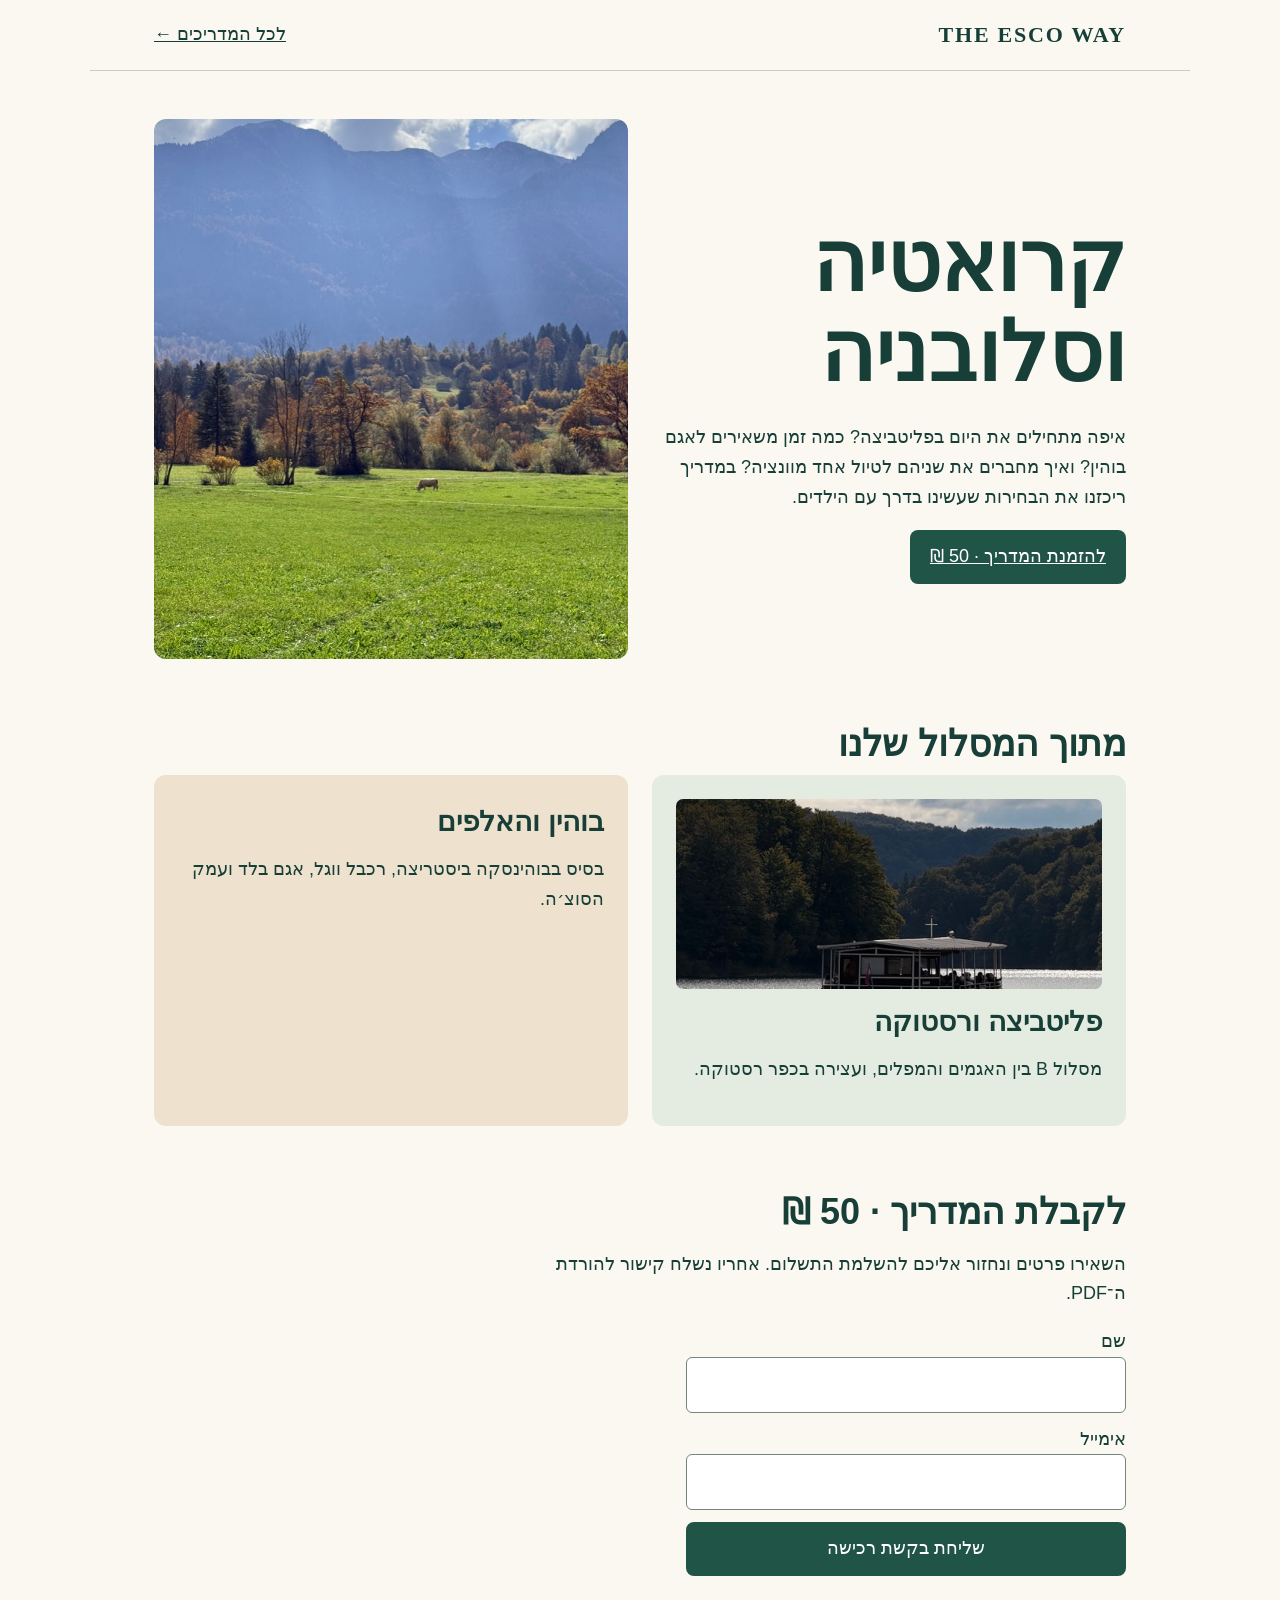
==== croatia-slovenia/index.html @ 7577983a "Add Hebrew travel guide landing pages and update Japan pricing" ====
<!doctype html><html lang="he" dir="rtl"><meta charset="utf-8"><meta name="viewport" content="width=device-width,initial-scale=1"><title>קרואטיה וסלובניה | The Esco Way</title><script async src="https://www.googletagmanager.com/gtag/js?id=G-51PRRH8Y3M"></script><script>window.dataLayer=window.dataLayer||[];function gtag(){dataLayer.push(arguments)}gtag('js',new Date());gtag('config','G-51PRRH8Y3M',{guide_id:'croatia-slovenia'})</script><style>*{box-sizing:border-box}html{scroll-padding:1rem}body{background:#faf8f1;color:#173f38;font:18px/1.65 Arial,sans-serif;margin:0}header,main{max-width:1100px;margin:auto;padding:20px clamp(18px,5vw,64px)}header{display:flex;justify-content:space-between;align-items:center;border-bottom:1px solid #c4cec3}header span{font:bold 22px Georgia;letter-spacing:.08em}a{color:inherit}section{padding:28px 0}.hero,.cards{display:grid;grid-template-columns:1fr 1fr;gap:24px;align-items:center}.hero img{width:100%;height:auto;border-radius:12px}h1,h2,h3{line-height:1.07;margin:.3em 0}h1{font-size:clamp(44px,7vw,84px)}h2{font-size:36px}h3{font-size:28px}p{max-width:58ch}.cards{align-items:stretch}.cards>*{background:#e4ece2;border-radius:12px;padding:24px;text-decoration:none}.cards>*:nth-child(2){background:#eee2cf}small{float:left}.btn,button{display:inline-block;background:#205447;color:white;padding:12px 20px;border:0;border-radius:8px;font:inherit;cursor:pointer}form{display:grid;gap:12px;max-width:440px}input{display:block;width:100%;padding:12px;font:inherit;border:1px solid #70877d;border-radius:6px}@media(max-width:680px){.hero,.cards{grid-template-columns:1fr}.hero{gap:4px}header span{font-size:17px}}.tile{display:block;width:100%;height:190px;object-fit:cover;border-radius:7px;margin-bottom:18px}.hero .cover{max-height:540px;object-fit:cover}.cards{align-items:stretch}a:focus-visible,button:focus-visible,input:focus-visible{outline:3px solid #946431;outline-offset:3px}@media(max-width:680px){.hero .cover{height:320px;object-position:50% 45%}} </style><header><span lang="en">THE ESCO WAY</span><a href="../guides/">לכל המדריכים ←</a></header><main><section class="hero"><div><h1>קרואטיה וסלובניה</h1><p>איפה מתחילים את היום בפליטביצה? כמה זמן משאירים לאגם בוהין? ואיך מחברים את שניהם לטיול אחד מוונציה? במדריך ריכזנו את הבחירות שעשינו בדרך עם הילדים.</p><a class="btn" href="#order" onclick="gtag('event','purchase_click',{button_location:'hero'})">להזמנת המדריך · 50 ₪</a></div><img class="cover" src="../assets/bohinj.jpg" alt="אחו סתווי מול האלפים בדרך האופניים בבוהין"></section><section><h2>מתוך המסלול שלנו</h2><div class="cards"><article><img class="tile" loading="lazy" src="../assets/plitvice.jpg" alt="הסירה במסלול האגמים בפליטביצה"><h3>פליטביצה ורסטוקה</h3><p>מסלול B בין האגמים והמפלים, ועצירה בכפר רסטוקה.</p></article><article><h3>בוהין והאלפים</h3><p>בסיס בבוהינסקה ביסטריצה, רכבל ווגל, אגם בלד ועמק הסוצ׳ה.</p></article></div></section><section id="order"><h2>לקבלת המדריך · 50 ₪</h2><p>השאירו פרטים ונחזור אליכם להשלמת התשלום. אחריו נשלח קישור להורדת ה־PDF.</p><form action="https://formspree.io/f/maeqepkl" method="post"><input type="hidden" name="subject" value="בקשת רכישה — קרואטיה וסלובניה"><input type="hidden" name="guide" value="croatia-slovenia"><label>שם<input required name="name" autocomplete="name"></label><label>אימייל<input required dir="ltr" type="email" name="email" autocomplete="email"></label><button>שליחת בקשת רכישה</button><output aria-live="polite"></output></form></section></main><script>const form=document.querySelector('form');form.onsubmit=async e=>{e.preventDefault();const button=form.querySelector('button'),status=form.querySelector('output');button.disabled=true;try{const response=await fetch(form.action,{method:'POST',body:new FormData(form),headers:{Accept:'application/json'}});if(!response.ok)throw Error();status.textContent='תודה! נחזור אליכם להשלמת ההזמנה.';gtag('event','purchase_lead_submitted')}catch{status.textContent='השליחה נכשלה. נסו שוב.';button.disabled=false}};</script></html>
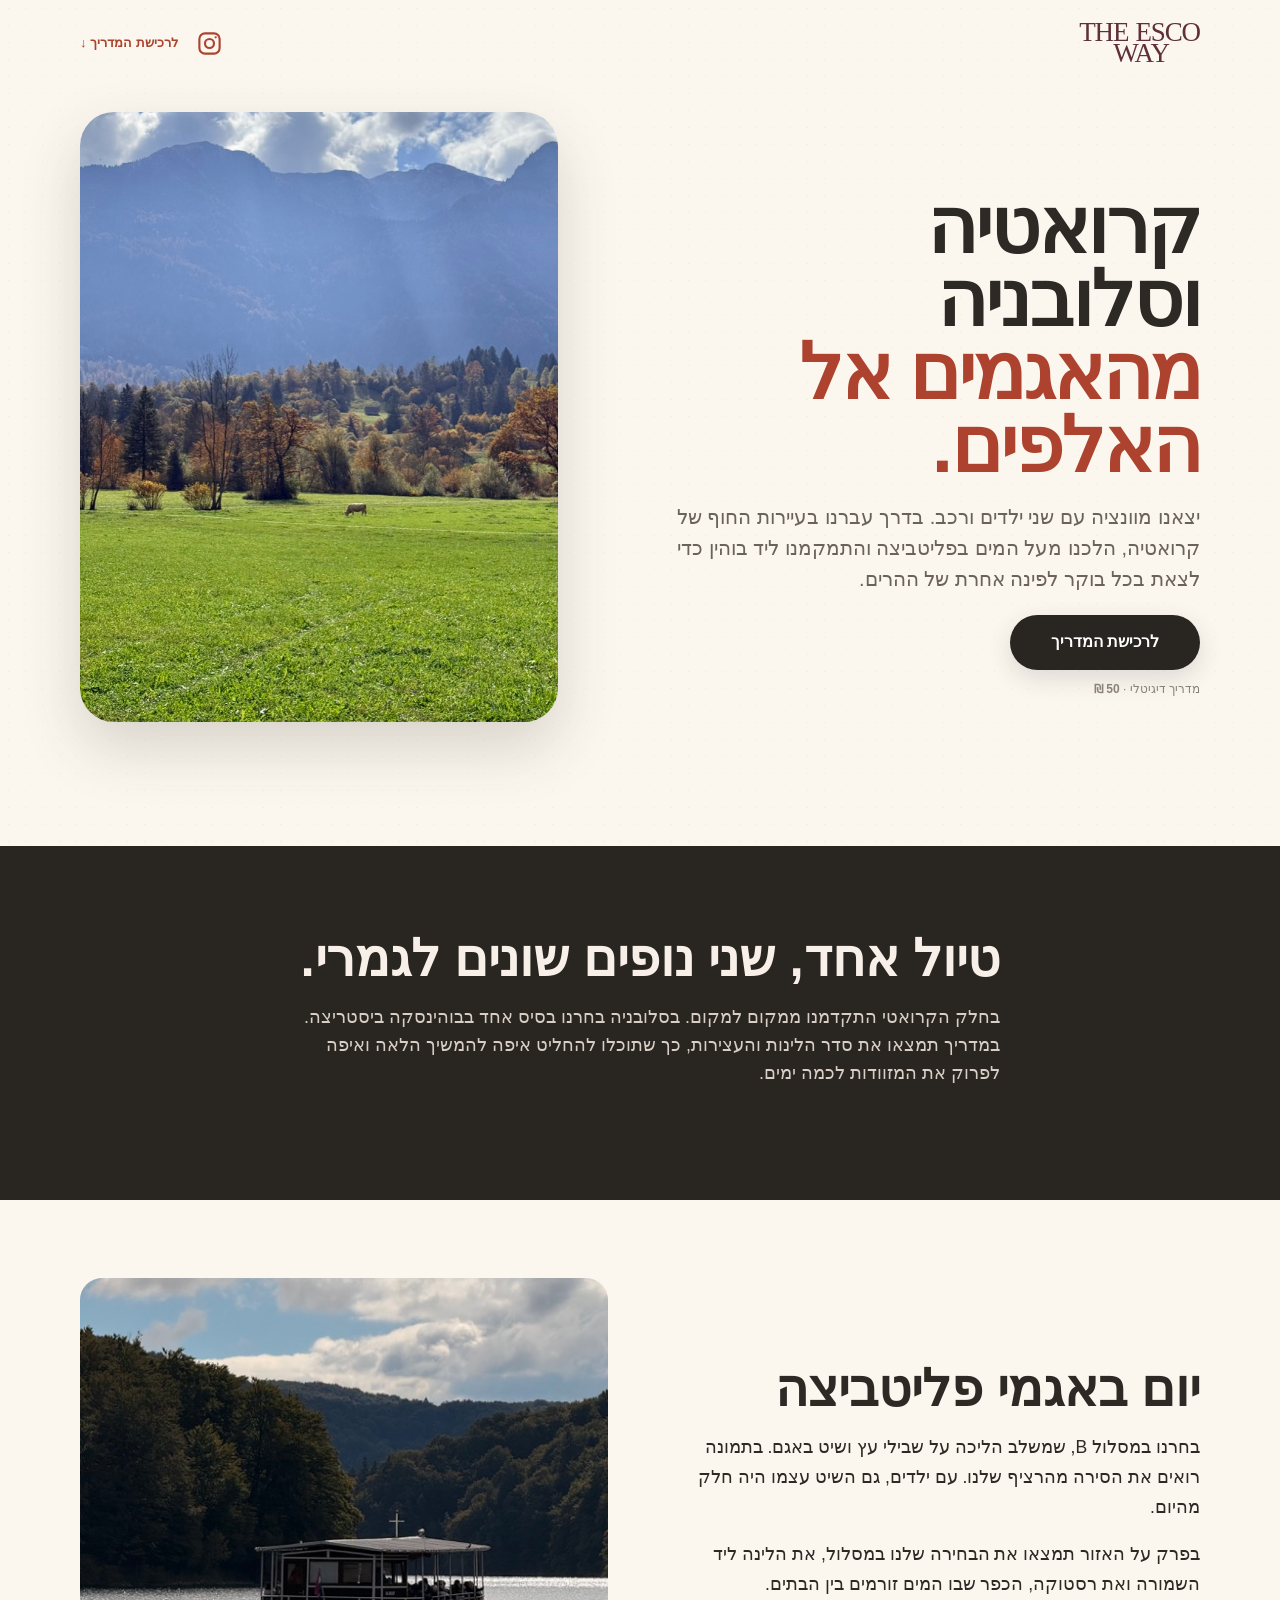
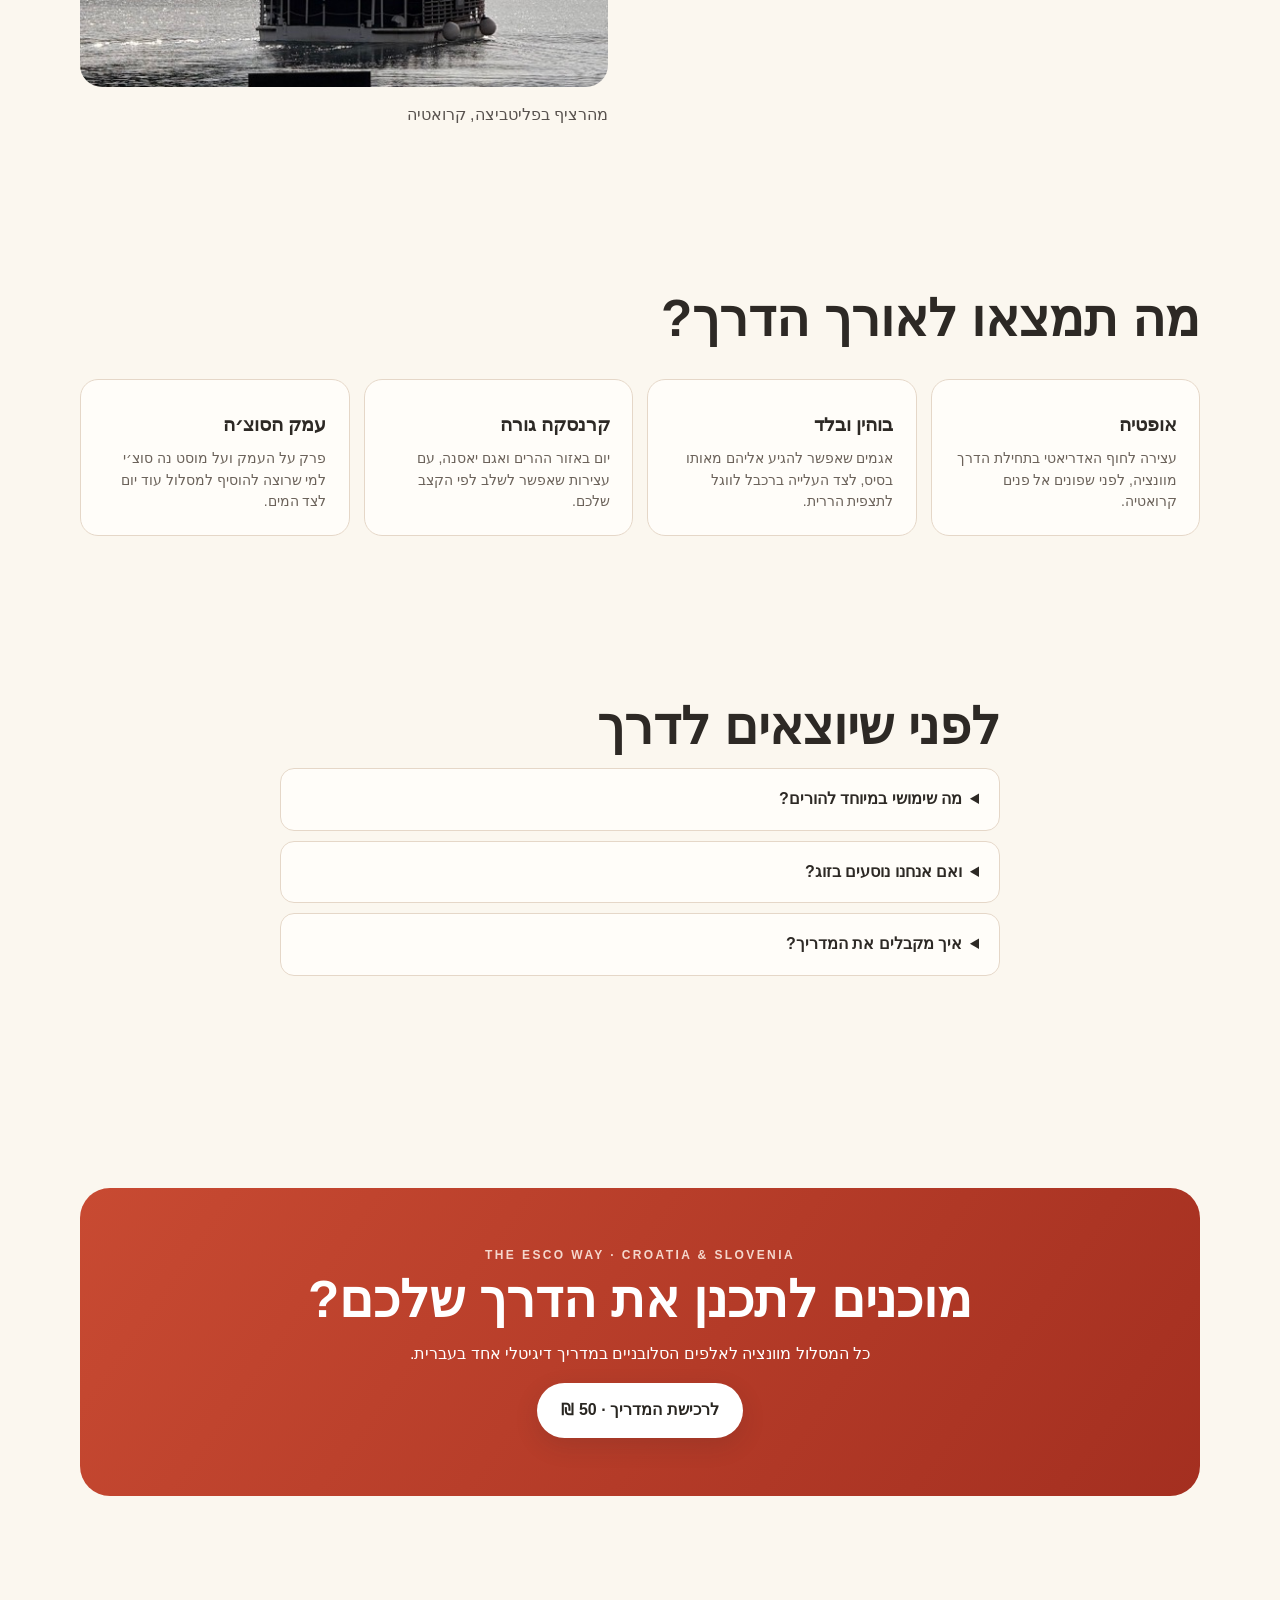
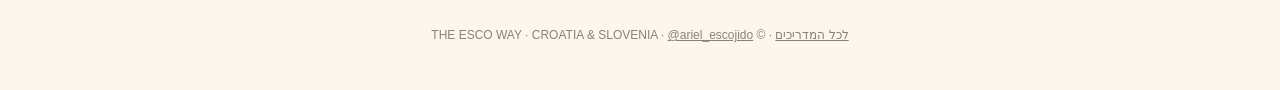
==== commit c6248ef6: "Expand the travel stories and reuse the Japan purchase dialog" ====
--- a/croatia-slovenia/index.html
+++ b/croatia-slovenia/index.html
@@ -1 +1,62 @@
-<!doctype html><html lang="he" dir="rtl"><meta charset="utf-8"><meta name="viewport" content="width=device-width,initial-scale=1"><title>קרואטיה וסלובניה | The Esco Way</title><script async src="https://www.googletagmanager.com/gtag/js?id=G-51PRRH8Y3M"></script><script>window.dataLayer=window.dataLayer||[];function gtag(){dataLayer.push(arguments)}gtag('js',new Date());gtag('config','G-51PRRH8Y3M',{guide_id:'croatia-slovenia'})</script><style>*{box-sizing:border-box}html{scroll-padding:1rem}body{background:#faf8f1;color:#173f38;font:18px/1.65 Arial,sans-serif;margin:0}header,main{max-width:1100px;margin:auto;padding:20px clamp(18px,5vw,64px)}header{display:flex;justify-content:space-between;align-items:center;border-bottom:1px solid #c4cec3}header span{font:bold 22px Georgia;letter-spacing:.08em}a{color:inherit}section{padding:28px 0}.hero,.cards{display:grid;grid-template-columns:1fr 1fr;gap:24px;align-items:center}.hero img{width:100%;height:auto;border-radius:12px}h1,h2,h3{line-height:1.07;margin:.3em 0}h1{font-size:clamp(44px,7vw,84px)}h2{font-size:36px}h3{font-size:28px}p{max-width:58ch}.cards{align-items:stretch}.cards>*{background:#e4ece2;border-radius:12px;padding:24px;text-decoration:none}.cards>*:nth-child(2){background:#eee2cf}small{float:left}.btn,button{display:inline-block;background:#205447;color:white;padding:12px 20px;border:0;border-radius:8px;font:inherit;cursor:pointer}form{display:grid;gap:12px;max-width:440px}input{display:block;width:100%;padding:12px;font:inherit;border:1px solid #70877d;border-radius:6px}@media(max-width:680px){.hero,.cards{grid-template-columns:1fr}.hero{gap:4px}header span{font-size:17px}}.tile{display:block;width:100%;height:190px;object-fit:cover;border-radius:7px;margin-bottom:18px}.hero .cover{max-height:540px;object-fit:cover}.cards{align-items:stretch}a:focus-visible,button:focus-visible,input:focus-visible{outline:3px solid #946431;outline-offset:3px}@media(max-width:680px){.hero .cover{height:320px;object-position:50% 45%}} </style><header><span lang="en">THE ESCO WAY</span><a href="../guides/">לכל המדריכים ←</a></header><main><section class="hero"><div><h1>קרואטיה וסלובניה</h1><p>איפה מתחילים את היום בפליטביצה? כמה זמן משאירים לאגם בוהין? ואיך מחברים את שניהם לטיול אחד מוונציה? במדריך ריכזנו את הבחירות שעשינו בדרך עם הילדים.</p><a class="btn" href="#order" onclick="gtag('event','purchase_click',{button_location:'hero'})">להזמנת המדריך · 50 ₪</a></div><img class="cover" src="../assets/bohinj.jpg" alt="אחו סתווי מול האלפים בדרך האופניים בבוהין"></section><section><h2>מתוך המסלול שלנו</h2><div class="cards"><article><img class="tile" loading="lazy" src="../assets/plitvice.jpg" alt="הסירה במסלול האגמים בפליטביצה"><h3>פליטביצה ורסטוקה</h3><p>מסלול B בין האגמים והמפלים, ועצירה בכפר רסטוקה.</p></article><article><h3>בוהין והאלפים</h3><p>בסיס בבוהינסקה ביסטריצה, רכבל ווגל, אגם בלד ועמק הסוצ׳ה.</p></article></div></section><section id="order"><h2>לקבלת המדריך · 50 ₪</h2><p>השאירו פרטים ונחזור אליכם להשלמת התשלום. אחריו נשלח קישור להורדת ה־PDF.</p><form action="https://formspree.io/f/maeqepkl" method="post"><input type="hidden" name="subject" value="בקשת רכישה — קרואטיה וסלובניה"><input type="hidden" name="guide" value="croatia-slovenia"><label>שם<input required name="name" autocomplete="name"></label><label>אימייל<input required dir="ltr" type="email" name="email" autocomplete="email"></label><button>שליחת בקשת רכישה</button><output aria-live="polite"></output></form></section></main><script>const form=document.querySelector('form');form.onsubmit=async e=>{e.preventDefault();const button=form.querySelector('button'),status=form.querySelector('output');button.disabled=true;try{const response=await fetch(form.action,{method:'POST',body:new FormData(form),headers:{Accept:'application/json'}});if(!response.ok)throw Error();status.textContent='תודה! נחזור אליכם להשלמת ההזמנה.';gtag('event','purchase_lead_submitted')}catch{status.textContent='השליחה נכשלה. נסו שוב.';button.disabled=false}};</script></html>
+<!doctype html><html lang="he" dir="rtl"><head><meta charset="utf-8"><meta name="viewport" content="width=device-width,initial-scale=1"><title>קרואטיה וסלובניה | The Esco Way</title><script async src="https://www.googletagmanager.com/gtag/js?id=G-51PRRH8Y3M"></script>
+<script>
+  window.dataLayer = window.dataLayer || [];
+  function gtag(){dataLayer.push(arguments);}
+  gtag('js', new Date());
+  gtag('config', 'G-51PRRH8Y3M', {guide_id:'croatia-slovenia'});
+</script>
+<style>
+:root{--ink:#2d2925;--muted:#6b625a;--paper:#fbf7ef;--card:#fffdf9;--line:#e5d7c8;--brick:#ad432f;--brick2:#c84a32;--green:#e9f6f1;--yellow:#fff5d9;--blue:#eef4ff;--dark:#292621}*{box-sizing:border-box}html{scroll-behavior:smooth}body{margin:0;font-family:Arial,'Noto Sans Hebrew',sans-serif;background:var(--paper);color:var(--ink);line-height:1.55}body:before{content:'';position:fixed;inset:0;pointer-events:none;opacity:.28;background-image:radial-gradient(circle,#dfc7b7 .7px,transparent .8px);background-size:17px 17px;z-index:-1}a{color:inherit}.wrap{width:min(1120px,calc(100% - 36px));margin:auto}.nav{display:flex;justify-content:space-between;align-items:center;padding:22px 0;font-size:13px}.brand{display:grid;grid-template-columns:auto auto;grid-template-rows:auto auto;column-gap:7px;direction:ltr;width:max-content;color:#5f3038;font-family:Georgia,'Times New Roman',serif;white-space:nowrap;line-height:.78;letter-spacing:-1.1px}.brand .the{grid-column:1;grid-row:1;font:inherit;font-size:27px;font-weight:400;letter-spacing:-1.1px}.brand .esco{grid-column:2;grid-row:1;font:inherit;font-size:27px;font-weight:400;letter-spacing:-1.1px}.brand .way{grid-column:1/3;grid-row:2;font:inherit;font-size:27px;font-weight:400;font-style:normal;letter-spacing:-1.1px;padding-left:34px}.brand:after{display:none}.nav a{text-decoration:none;color:var(--brick);font-weight:700}.navlinks{display:flex;align-items:center;gap:18px}.instagram-link{display:inline-flex;align-items:center;justify-content:center}.instagram-link svg{width:27px;height:27px;display:block}.hero{display:grid;grid-template-columns:1.03fr .97fr;gap:56px;align-items:center;padding:42px 0 84px}.eyebrow{font-size:12px;letter-spacing:2.4px;color:var(--brick);font-weight:800}h1{font-size:clamp(46px,6vw,84px);line-height:.95;margin:14px 0 20px;letter-spacing:-2px}h1 span{display:block;color:var(--brick)}.lead{font-size:20px;color:var(--muted);max-width:610px}.proofline{display:flex;gap:12px;flex-wrap:wrap;margin:26px 0}.pill{border:1px solid var(--line);background:rgba(255,253,249,.8);padding:8px 13px;border-radius:999px;font-size:13px}.cta{display:inline-flex;align-items:center;justify-content:center;background:var(--dark);color:white;text-decoration:none;padding:15px 24px;border-radius:999px;font-weight:800;min-width:190px;box-shadow:0 8px 24px rgba(41,38,33,.14)}.micro{font-size:12px;color:#8b8178;margin-top:10px}.heroimg{position:relative;min-height:570px}.heroimg img{width:82%;height:520px;object-fit:cover;border-radius:28px;display:block;margin-right:auto;box-shadow:0 25px 60px rgba(58,42,32,.18)}.guidecard{position:absolute;right:0;bottom:8px;width:52%;background:var(--card);border:1px solid var(--line);padding:20px;border-radius:18px;box-shadow:0 16px 40px rgba(58,42,32,.14);transform:rotate(2deg)}.guidecard b{display:block;color:var(--brick);font-size:22px}section{padding:78px 0}.sectionhead{max-width:720px;margin-bottom:34px}h2{font-size:clamp(32px,4vw,54px);line-height:1.05;margin:8px 0 14px}.sub{color:var(--muted);font-size:18px}.problem{background:var(--dark);color:#f7efe8}.problem .sub{color:#d8cec6}.tabs{display:flex;gap:10px;flex-wrap:wrap;margin-top:26px}.tab{padding:12px 15px;border-radius:12px;background:rgba(255,255,255,.06);border:1px solid rgba(255,255,255,.09)}.tab b{color:#fff;display:inline-block;margin-left:3px}.grid4{display:grid;grid-template-columns:repeat(4,1fr);gap:14px}.feature{background:var(--card);border:1px solid var(--line);border-radius:18px;padding:22px;min-height:155px}.feature i{font-style:normal;color:var(--brick);font-size:13px;font-weight:800}.feature b{display:block;font-size:19px;margin:8px 0}.feature p{margin:0;color:var(--muted);font-size:14px}.route{display:grid;grid-template-columns:repeat(11,1fr);gap:8px;direction:ltr;align-items:center;margin-top:35px}.stop{direction:rtl;text-align:center;font-size:12px;color:var(--muted)}.dot{width:13px;height:13px;background:var(--brick);border:3px solid #f1d6ca;border-radius:50%;margin:0 auto 9px}.route:before{content:'';height:2px;background:#dcc4b6;grid-column:1/-1;grid-row:1;align-self:start;margin-top:6px}.stop{grid-row:1;z-index:1}.preview{background:#f3eadf}.pages{display:grid;grid-template-columns:1.15fr .85fr .85fr;gap:18px;align-items:center;direction:ltr}.pageMock{direction:rtl;background:var(--card);border:1px solid var(--line);border-radius:20px;overflow:hidden;box-shadow:0 18px 38px rgba(65,44,31,.12)}.pageMock img{width:100%;height:260px;object-fit:cover;display:block}.pageMock .pc{padding:18px}.pageMock b{font-size:20px}.pageMock p{font-size:13px;color:var(--muted);margin:7px 0 0}.real{display:grid;grid-template-columns:1fr 1fr;gap:46px;align-items:center}.real img{width:100%;height:auto;aspect-ratio:4/5;object-fit:cover;object-position:center center;border-radius:26px}.quote{background:var(--card);border-right:5px solid var(--brick);padding:22px;border-radius:14px;color:var(--brick);font-size:20px;margin:24px 0}.familybox{background:var(--green);border:1px solid #c8e2d8;border-radius:22px;padding:30px}.faq details{background:var(--card);border:1px solid var(--line);border-radius:14px;padding:18px 20px;margin:10px 0}.faq summary{font-weight:800;cursor:pointer}.faq p{color:var(--muted);margin-bottom:0}.final{text-align:center;padding:100px 0}.final .box{background:linear-gradient(125deg,var(--brick2),#a42f20);color:white;border-radius:30px;padding:58px 24px}.final h2{margin-inline:auto;max-width:700px}.final .cta{background:white;color:var(--dark)}footer{padding:30px 0 45px;color:#8b8178;font-size:12px;text-align:center}@media(max-width:800px){.wrap{width:min(100% - 28px,620px)}.nav{padding:17px 0}.hero{grid-template-columns:1fr;gap:34px;padding:30px 0 58px}h1{font-size:54px}.lead{font-size:18px}.heroimg{min-height:430px}.heroimg img{width:88%;height:390px;border-radius:22px}.guidecard{width:61%;padding:16px}section{padding:58px 0}.grid4{grid-template-columns:1fr 1fr}.route{grid-template-columns:1fr 1fr;direction:rtl}.route:before{display:none}.stop{grid-row:auto;text-align:right;display:flex;align-items:center;gap:10px;background:var(--card);border:1px solid var(--line);padding:10px;border-radius:12px}.dot{margin:0;flex:0 0 auto}.pages{display:flex;overflow-x:auto;scroll-snap-type:x mandatory;padding-bottom:10px}.pageMock{min-width:82%;scroll-snap-align:center}.real{grid-template-columns:1fr;gap:28px}.real img{height:auto;aspect-ratio:4/5}.final{padding:60px 0}.final .box{padding:42px 20px;border-radius:22px}}@media(max-width:480px){h1{font-size:47px}.grid4{grid-template-columns:1fr}.proofline{gap:8px}.pill{font-size:12px}.cta{width:100%}}
+
+/* V2 — photography-led editorial layer */
+.hero{padding-top:26px;gap:48px}.heroimg{min-height:650px}.heroimg img{width:92%;height:610px;border-radius:34px;object-position:center 52%}.guidecard{bottom:18px}
+.photo-break{padding:0;background:var(--paper);overflow:hidden}.photo-strip{width:min(1320px,calc(100% - 24px));margin:0 auto;display:grid;grid-template-columns:1.15fr .78fr .95fr 1.12fr;gap:10px;height:430px}.photo-strip figure,.editorial-grid figure,.family-cinema figure{margin:0;overflow:hidden;position:relative}.photo-strip img,.editorial-grid img,.family-cinema img{width:100%;height:100%;object-fit:cover;display:block;transition:transform .5s ease}.photo-strip figure:nth-child(2){margin-top:42px;height:330px}.photo-strip figure:nth-child(3){height:370px}.photo-strip figure:nth-child(4){margin-top:22px;height:390px}.photo-strip figure{border-radius:20px}.photo-strip figure:hover img,.editorial-grid figure:hover img{transform:scale(1.018)}
+.editorial{padding:32px 0 92px}.editorial-head{display:flex;justify-content:space-between;align-items:end;gap:30px;margin-bottom:26px}.editorial-head h2{max-width:660px;margin-bottom:0}.editorial-note{max-width:330px;color:var(--muted);font-size:14px}.editorial-grid{display:grid;grid-template-columns:1.1fr .9fr .9fr;grid-template-rows:310px 430px;gap:12px}.editorial-grid figure{border-radius:22px}.editorial-grid .big{grid-row:1/3}.editorial-grid .wide{grid-column:2/4}.editorial-grid .portrait img{object-position:center 62%}.caption{position:absolute;right:14px;bottom:12px;background:rgba(255,253,249,.9);backdrop-filter:blur(8px);padding:7px 11px;border-radius:999px;font-size:11px;font-weight:700;color:var(--ink)}
+.family-cinema{padding:0 0 80px}.family-cinema .frame{height:620px;border-radius:30px;overflow:hidden;position:relative}.family-cinema img{object-position:center 48%}.family-cinema .overlay{position:absolute;inset:0;background:linear-gradient(90deg,rgba(22,20,18,.04),rgba(22,20,18,.08) 45%,rgba(22,20,18,.76));display:flex;align-items:center;justify-content:flex-start;padding:60px}.family-cinema .copy{max-width:470px;color:white;margin-left:auto;text-align:right}.family-cinema .copy .eyebrow{color:#f4c9ba}.family-cinema .copy h2{font-size:54px;margin:10px 0 14px}.family-cinema .copy p{font-size:18px;color:#f5eee9}
+.mini-gallery{display:grid;grid-template-columns:repeat(4,1fr);gap:12px;margin-top:28px}.mini-gallery img{width:100%;height:260px;object-fit:cover;border-radius:18px}.mini-gallery img:nth-child(2){object-position:center 35%}
+@media(max-width:800px){.hero{padding-top:18px}.heroimg{min-height:520px}.heroimg img{width:100%;height:500px;border-radius:24px;object-position:center 58%}.guidecard{width:66%;bottom:-8px}.photo-strip{width:calc(100% - 16px);grid-template-columns:1.2fr .8fr;height:520px;gap:8px}.photo-strip figure{height:250px!important;margin:0!important;border-radius:14px}.photo-strip figure:nth-child(2),.photo-strip figure:nth-child(4){transform:translateY(34px)}.editorial{padding:18px 0 58px}.editorial-head{display:block}.editorial-note{margin-top:12px}.editorial-grid{grid-template-columns:1fr 1fr;grid-template-rows:330px 360px 360px}.editorial-grid .big{grid-column:1/3;grid-row:auto}.editorial-grid .wide{grid-column:1/3}.family-cinema{padding-bottom:58px}.family-cinema .frame{height:570px;border-radius:22px}.family-cinema .overlay{background:linear-gradient(0deg,rgba(22,20,18,.78),rgba(22,20,18,.02) 65%);align-items:flex-end;padding:26px}.family-cinema .copy{margin:0}.family-cinema .copy h2{font-size:38px}.mini-gallery{grid-template-columns:1fr 1fr;overflow:hidden}.mini-gallery img{height:220px}.mini-gallery img:nth-child(3){grid-column:1/3;height:260px}}
+
+/* Route redesign — editorial RTL journey cards */
+.route.route-cards{position:relative;display:grid;grid-template-columns:repeat(6,minmax(0,1fr));gap:14px;direction:rtl;align-items:stretch;margin-top:40px;padding:18px 0 0}
+.route.route-cards:before{content:'';display:block;position:absolute;top:0;right:0;left:0;height:1px;background:linear-gradient(90deg,transparent,#d8b9a9 8%,#d8b9a9 92%,transparent)}
+.route.route-cards .stop{position:relative;overflow:hidden;grid-row:auto;direction:rtl;text-align:right;min-height:116px;padding:18px 18px 17px;background:rgba(255,253,249,.9);border:1px solid var(--line);border-radius:18px;color:var(--ink);display:flex;flex-direction:column;justify-content:flex-end;align-items:flex-start;gap:3px;box-shadow:0 8px 22px rgba(65,44,31,.05);transition:transform .2s ease,box-shadow .2s ease,border-color .2s ease}
+.route.route-cards .stop:nth-child(3n+2){background:#f8eee5}.route.route-cards .stop:nth-child(3n){background:#f4f0e8}
+.route.route-cards .stop:hover{transform:translateY(-3px);box-shadow:0 14px 30px rgba(65,44,31,.10);border-color:#d5ad9a}
+.route.route-cards .stop:before{content:'';position:absolute;top:0;right:0;width:100%;height:5px;background:var(--brick)}
+.route.route-cards .route-num{position:absolute;top:15px;left:15px;font-family:Georgia,'Times New Roman',serif;font-size:30px;line-height:1;color:rgba(173,67,47,.16);font-weight:700;letter-spacing:-1px}
+.route.route-cards .route-name{position:relative;z-index:1;font-size:20px;line-height:1.1;font-weight:800;white-space:nowrap}
+.route.route-cards .route-en{position:relative;z-index:1;direction:ltr;font-family:Georgia,'Times New Roman',serif;font-size:11px;line-height:1.1;color:var(--brick);letter-spacing:1.25px;text-transform:uppercase}
+.route.route-cards .stop:after{content:'';position:absolute;right:18px;top:20px;width:8px;height:8px;border-radius:50%;background:var(--brick);box-shadow:0 0 0 5px #f2ddd3}
+@media(max-width:800px){.route.route-cards{grid-template-columns:repeat(2,minmax(0,1fr));gap:10px;margin-top:30px;padding-top:14px}.route.route-cards .stop{min-height:102px;padding:15px;border-radius:15px}.route.route-cards .route-name{font-size:17px}.route.route-cards .route-num{font-size:26px;top:13px;left:13px}.route.route-cards .stop:after{right:15px;top:17px}}
+@media(max-width:420px){.route.route-cards{grid-template-columns:1fr 1fr}.route.route-cards .route-name{font-size:16px}.route.route-cards .route-en{font-size:9px;letter-spacing:.9px}}
+
+/* Preview gallery — real trip photos rather than destination content cards */
+.pages:has(.preview-photo){align-items:stretch}
+.pageMock.preview-photo{position:relative;overflow:hidden;height:520px;min-height:0;background:#ddd;border-radius:22px}
+.pageMock.preview-photo img{width:100%;height:100%;min-height:0;object-fit:cover;display:block}
+.pageMock.preview-photo .preview-caption{position:absolute;right:14px;bottom:14px;left:auto;background:rgba(255,253,249,.92);backdrop-filter:blur(8px);-webkit-backdrop-filter:blur(8px);padding:9px 13px;border-radius:999px;font-size:13px;font-weight:700;color:var(--ink);box-shadow:0 5px 18px rgba(35,30,26,.12);direction:rtl}
+@media(max-width:800px){.pageMock.preview-photo{height:390px}.pageMock.preview-photo img{height:100%;min-height:0}.pageMock.preview-photo .preview-caption{font-size:12px;right:10px;bottom:10px;padding:8px 11px}}
+
+/* Keep the two vertical Tokyo moments readable without aggressive cropping */
+.editorial-grid figure.show-full{background:#eee8df}
+.editorial-grid figure.show-full img{object-fit:cover;object-position:center center;transform:none}
+.editorial-grid figure.show-full:hover img{transform:none}
+
+/* Family cinema: preserve the portrait photo instead of aggressively cropping it */
+.family-cinema .family-photo{position:absolute;inset:0;background:#20251f}
+.family-cinema .family-photo-bg{position:absolute;inset:-22px;width:calc(100% + 44px);height:calc(100% + 44px);object-fit:cover;object-position:center 62%;filter:blur(20px) brightness(.72);transform:scale(1.06)}
+.family-cinema .family-photo-main{position:absolute;inset:0;width:100%;height:100%;object-fit:contain;object-position:left center;z-index:1}
+.family-cinema .overlay{z-index:2;background:linear-gradient(90deg,rgba(22,20,18,.02) 0%,rgba(22,20,18,.12) 42%,rgba(22,20,18,.82) 72%,rgba(22,20,18,.88) 100%)}
+@media(max-width:800px){.family-cinema .family-photo-main{object-position:center top}.family-cinema .family-photo-bg{object-position:center 60%}.family-cinema .overlay{background:linear-gradient(0deg,rgba(22,20,18,.84),rgba(22,20,18,.06) 66%)}}
+
+/* Family cinema — deer family photo: show the full frame without zoom */
+.family-cinema .family-photo-bg{display:block;object-fit:cover;object-position:center center;filter:blur(18px) brightness(.62);transform:scale(1.05)}
+.family-cinema .family-photo-main{object-fit:contain;object-position:left center;transform:none}
+@media(max-width:800px){.family-cinema .family-photo-main{object-fit:contain;object-position:center center}}
+
+/* Purchase lead modal */
+.purchase-modal{position:fixed;inset:0;z-index:9999;display:none;align-items:center;justify-content:center;padding:22px;direction:rtl}.purchase-modal.open{display:flex}.purchase-backdrop{position:absolute;inset:0;background:rgba(35,30,26,.62);backdrop-filter:blur(6px)}.purchase-dialog{position:relative;width:min(520px,100%);background:var(--card);border:1px solid var(--line);border-radius:26px;padding:30px;box-shadow:0 30px 90px rgba(35,30,26,.28);z-index:1}.purchase-close{position:absolute;top:14px;left:14px;border:0;background:#f3eadf;width:38px;height:38px;border-radius:50%;font-size:24px;line-height:1;cursor:pointer;color:var(--ink)}.purchase-dialog h3{font-size:32px;line-height:1.08;margin:8px 0 8px}.purchase-dialog .purchase-intro{color:var(--muted);margin:0 0 22px}.purchase-price{display:inline-flex;gap:8px;align-items:center;background:#f8eee5;color:var(--brick);font-weight:800;border-radius:999px;padding:8px 12px;margin-bottom:18px}.purchase-form{display:grid;gap:14px}.purchase-field{display:grid;gap:6px;text-align:right}.purchase-field label{font-size:13px;font-weight:800}.purchase-field input{width:100%;border:1px solid var(--line);background:white;border-radius:12px;padding:13px 14px;font:inherit;color:var(--ink);outline:none}.purchase-field input:focus{border-color:#c98570;box-shadow:0 0 0 3px rgba(173,67,47,.09)}.purchase-submit{border:0;background:var(--dark);color:#fff;border-radius:999px;padding:15px 20px;font:inherit;font-weight:800;cursor:pointer;margin-top:4px}.purchase-note{font-size:12px;color:#8b8178;margin:2px 0 0;text-align:center}.purchase-status{display:none;text-align:center;padding:16px 4px 4px}.purchase-status.show{display:block}.purchase-status strong{display:block;font-size:24px;margin-bottom:8px}.purchase-status p{color:var(--muted);margin:0}.purchase-form.hidden{display:none}@media(max-width:600px){.purchase-modal{align-items:flex-end;padding:10px}.purchase-dialog{border-radius:24px 24px 16px 16px;padding:26px 20px 22px}.purchase-dialog h3{font-size:28px}}
+
+.spread,.books{display:grid;grid-template-columns:1fr 1fr;gap:clamp(24px,5vw,70px);align-items:center}.spread figure,.books figure{margin:0}.spread img,.books img{width:100%;height:clamp(240px,32vw,415px);object-fit:cover;border-radius:22px}.books article{align-self:stretch}.books h3{font-size:2rem;margin:12px 0}.books p,.spread p{font-size:1.1rem;line-height:1.7}.books a:focus-visible,.cta:focus-visible{outline:3px solid #17548c;outline-offset:3px}figcaption{margin-top:8px;color:#58524e}@media(max-width:760px){.spread,.books{grid-template-columns:1fr}.spread img,.books img{height:235px}}</style></head><body><header class="wrap"><div class="nav"><div class="brand" aria-label="THE ESCO WAY"><span class="the">THE</span><span class="esco">ESCO</span><span class="way">WAY</span></div><div class="navlinks"><a class="instagram-link" href="https://www.instagram.com/ariel_escojido?stkn=dmM4bjkwaGRwMHF3&utm_source=qr" target="_blank" rel="noopener noreferrer" aria-label="Instagram @ariel_escojido" data-event="instagram_header_click"><svg viewBox="0 0 24 24" fill="none" stroke="currentColor" stroke-width="1.9" stroke-linecap="round" stroke-linejoin="round" aria-hidden="true"><rect x="3" y="3" width="18" height="18" rx="5"></rect><circle cx="12" cy="12" r="4"></circle><circle cx="17.5" cy="6.5" r="1" fill="currentColor" stroke="none"></circle></svg></a><a href="#buy">לרכישת המדריך ↓</a></div></div></header><main><section class="hero wrap"><div><h1>קרואטיה וסלובניה<span>מהאגמים אל האלפים.</span></h1><p class="lead">יצאנו מוונציה עם שני ילדים ורכב. בדרך עברנו בעיירות החוף של קרואטיה, הלכנו מעל המים בפליטביצה והתמקמנו ליד בוהין כדי לצאת בכל בוקר לפינה אחרת של ההרים.</p><a class="cta" href="#purchase" data-purchase-open data-event="hero_cta_click">לרכישת המדריך</a><div class="micro">מדריך דיגיטלי · <b>50 ₪</b></div></div><div class="heroimg"><img src="../assets/bohinj.jpg" alt="קרני שמש מעל האחו בבוהין"></div></section><section class="problem"><div class="wrap sectionhead"><h2>טיול אחד, שני נופים שונים לגמרי.</h2><p class="sub">בחלק הקרואטי התקדמנו ממקום למקום. בסלובניה בחרנו בסיס אחד בבוהינסקה ביסטריצה. במדריך תמצאו את סדר הלינות והעצירות, כך שתוכלו להחליט איפה להמשיך הלאה ואיפה לפרוק את המזוודות לכמה ימים.</p></div></section><section><div class="wrap spread"><div class="sectionhead"><h2>יום באגמי פליטביצה</h2><p>בחרנו במסלול B, שמשלב הליכה על שבילי עץ ושיט באגם. בתמונה רואים את הסירה מהרציף שלנו. עם ילדים, גם השיט עצמו היה חלק מהיום.</p><p>בפרק על האזור תמצאו את הבחירה שלנו במסלול, את הלינה ליד השמורה ואת רסטוקה, הכפר שבו המים זורמים בין הבתים.</p></div><figure><img loading="lazy" src="../assets/plitvice.jpg" alt="מהרציף בפליטביצה, קרואטיה"><figcaption>מהרציף בפליטביצה, קרואטיה</figcaption></figure></div></section><section><div class="wrap"><div class="sectionhead"><h2>מה תמצאו לאורך הדרך?</h2></div><div class="grid4"><div class="feature"><b>אופטיה</b><p>עצירה לחוף האדריאטי בתחילת הדרך מוונציה, לפני שפונים אל פנים קרואטיה.</p></div><div class="feature"><b>בוהין ובלד</b><p>אגמים שאפשר להגיע אליהם מאותו בסיס, לצד העלייה ברכבל לווגל לתצפית הררית.</p></div><div class="feature"><b>קרנסקה גורה</b><p>יום באזור ההרים ואגם יאסנה, עם עצירות שאפשר לשלב לפי הקצב שלכם.</p></div><div class="feature"><b>עמק הסוצ׳ה</b><p>פרק על העמק ועל מוסט נה סוצ׳י למי שרוצה להוסיף למסלול עוד יום לצד המים.</p></div></div></div></section><section class="faq"><div class="wrap sectionhead"><h2>לפני שיוצאים לדרך</h2><details><summary>מה שימושי במיוחד להורים?</summary><p>הבחירות שלנו לגבי לינה, חלוקת הנסיעות וימי הטבע התבססו על טיול עם שני ילדים קטנים. אפשר לקחת יום אחד כמו שהוא או לבחור מתוכו עצירה אחת.</p></details><details><summary>ואם אנחנו נוסעים בזוג?</summary><p>אותם אגמים, כפרים ובסיסי לינה מתאימים גם לטיול עצמאי בזוג. תוכלו להתעכב בהרים או לחבר כמה עצירות ביום.</p></details><details><summary>איך מקבלים את המדריך?</summary><p>משאירים פרטים בחלון ההזמנה. נחזור אליכם להשלמת תשלום של 50 ₪ ונשלח קישור להורדת ה־PDF.</p></details></div></section><section class="final" id="buy"><div class="wrap"><div class="box"><div class="eyebrow" style="color:#f5d7cd">THE ESCO WAY · CROATIA &amp; SLOVENIA</div><h2>מוכנים לתכנן את הדרך שלכם?</h2><p>כל המסלול מוונציה לאלפים הסלובניים במדריך דיגיטלי אחד בעברית.</p><a class="cta" href="#purchase" data-purchase-open data-event="purchase_cta_click">לרכישת המדריך · 50 ₪</a></div></div></section></main><footer class="wrap"><a href="../guides/">לכל המדריכים</a> · © THE ESCO WAY · CROATIA &amp; SLOVENIA · <a href="https://www.instagram.com/ariel_escojido?stkn=dmM4bjkwaGRwMHF3&utm_source=qr" target="_blank" rel="noopener noreferrer">@ariel_escojido</a></footer><div class="purchase-modal" id="purchaseModal" aria-hidden="true"><div class="purchase-backdrop" data-purchase-close></div><div class="purchase-dialog" role="dialog" aria-modal="true" aria-labelledby="purchaseTitle"><button class="purchase-close" type="button" aria-label="סגירה" data-purchase-close>×</button><div class="eyebrow">THE ESCO WAY · CROATIA &amp; SLOVENIA</div><h3 id="purchaseTitle">רוצים לרכוש את המדריך?</h3><p class="purchase-intro">השאירו פרטים ונחזור אליכם להשלמת התשלום וקבלת המדריך.</p><div class="purchase-price">50 ₪</div><form class="purchase-form" id="purchaseForm" action="https://formspree.io/f/maeqepkl" method="POST"><input type="hidden" name="subject" value="רכישה חדשה - THE ESCO WAY CROATIA &amp; SLOVENIA"><input type="hidden" name="product" value="THE ESCO WAY - CROATIA &amp; SLOVENIA"><input type="hidden" name="price" value="50 ILS"><div class="purchase-field"><label for="purchaseName">שם מלא</label><input id="purchaseName" name="name" autocomplete="name" required></div><div class="purchase-field"><label for="purchasePhone">טלפון</label><input id="purchasePhone" name="phone" type="tel" inputmode="tel" autocomplete="tel" required></div><div class="purchase-field"><label for="purchaseEmail">אימייל</label><input id="purchaseEmail" name="email" type="email" autocomplete="email" required></div><button class="purchase-submit" type="submit">שליחת פרטים לרכישה</button><p class="purchase-note">לא מתבצע חיוב באתר. לאחר קבלת הפרטים ניצור איתכם קשר להשלמת התשלום.</p></form><div class="purchase-status" id="purchaseStatus"><strong>תודה! הפרטים התקבלו 🙌</strong><p>ניצור איתכם קשר בהקדם להשלמת התשלום וקבלת המדריך.</p></div></div></div><script>document.querySelectorAll('[data-event]').forEach(el=>el.addEventListener('click',()=>{window.dataLayer=window.dataLayer||[];window.dataLayer.push({event:el.dataset.event});if(el.hasAttribute('data-purchase-open'))gtag('event','purchase_click',{button_location:el.dataset.event==='hero_cta_click'?'hero':'bottom'})}));document.querySelectorAll('details').forEach(el=>el.addEventListener('toggle',()=>{if(el.open){window.dataLayer=window.dataLayer||[];window.dataLayer.push({event:'faq_open',question:el.querySelector('summary').innerText})}}));</script><script>
+(()=>{const modal=document.getElementById('purchaseModal'),form=document.getElementById('purchaseForm'),status=document.getElementById('purchaseStatus');const open=()=>{modal.classList.add('open');modal.setAttribute('aria-hidden','false');document.body.style.overflow='hidden';setTimeout(()=>document.getElementById('purchaseName').focus(),50)};const close=()=>{modal.classList.remove('open');modal.setAttribute('aria-hidden','true');document.body.style.overflow=''};document.querySelectorAll('[data-purchase-open]').forEach(a=>a.addEventListener('click',e=>{e.preventDefault();open()}));document.querySelectorAll('[data-purchase-close]').forEach(x=>x.addEventListener('click',close));document.addEventListener('keydown',e=>{if(e.key==='Escape')close()});form.addEventListener('submit',async e=>{e.preventDefault();if(form.action.includes('FORM_ID')){alert('טופס הרכישה מוכן. נשאר לחבר את מזהה Formspree כדי שהפרטים יישלחו למייל.');return}const btn=form.querySelector('button[type=submit]');btn.disabled=true;btn.textContent='שולח...';try{const res=await fetch(form.action,{method:'POST',body:new FormData(form),headers:{Accept:'application/json'}});if(!res.ok)throw new Error();form.classList.add('hidden');status.classList.add('show');window.dataLayer=window.dataLayer||[];window.dataLayer.push({event:'purchase_lead_submitted'});gtag('event','purchase_lead_submitted');}catch(err){alert('לא הצלחנו לשלוח כרגע. נסו שוב בעוד רגע.');btn.disabled=false;btn.textContent='שליחת פרטים לרכישה';}});})();
+</script></body></html>
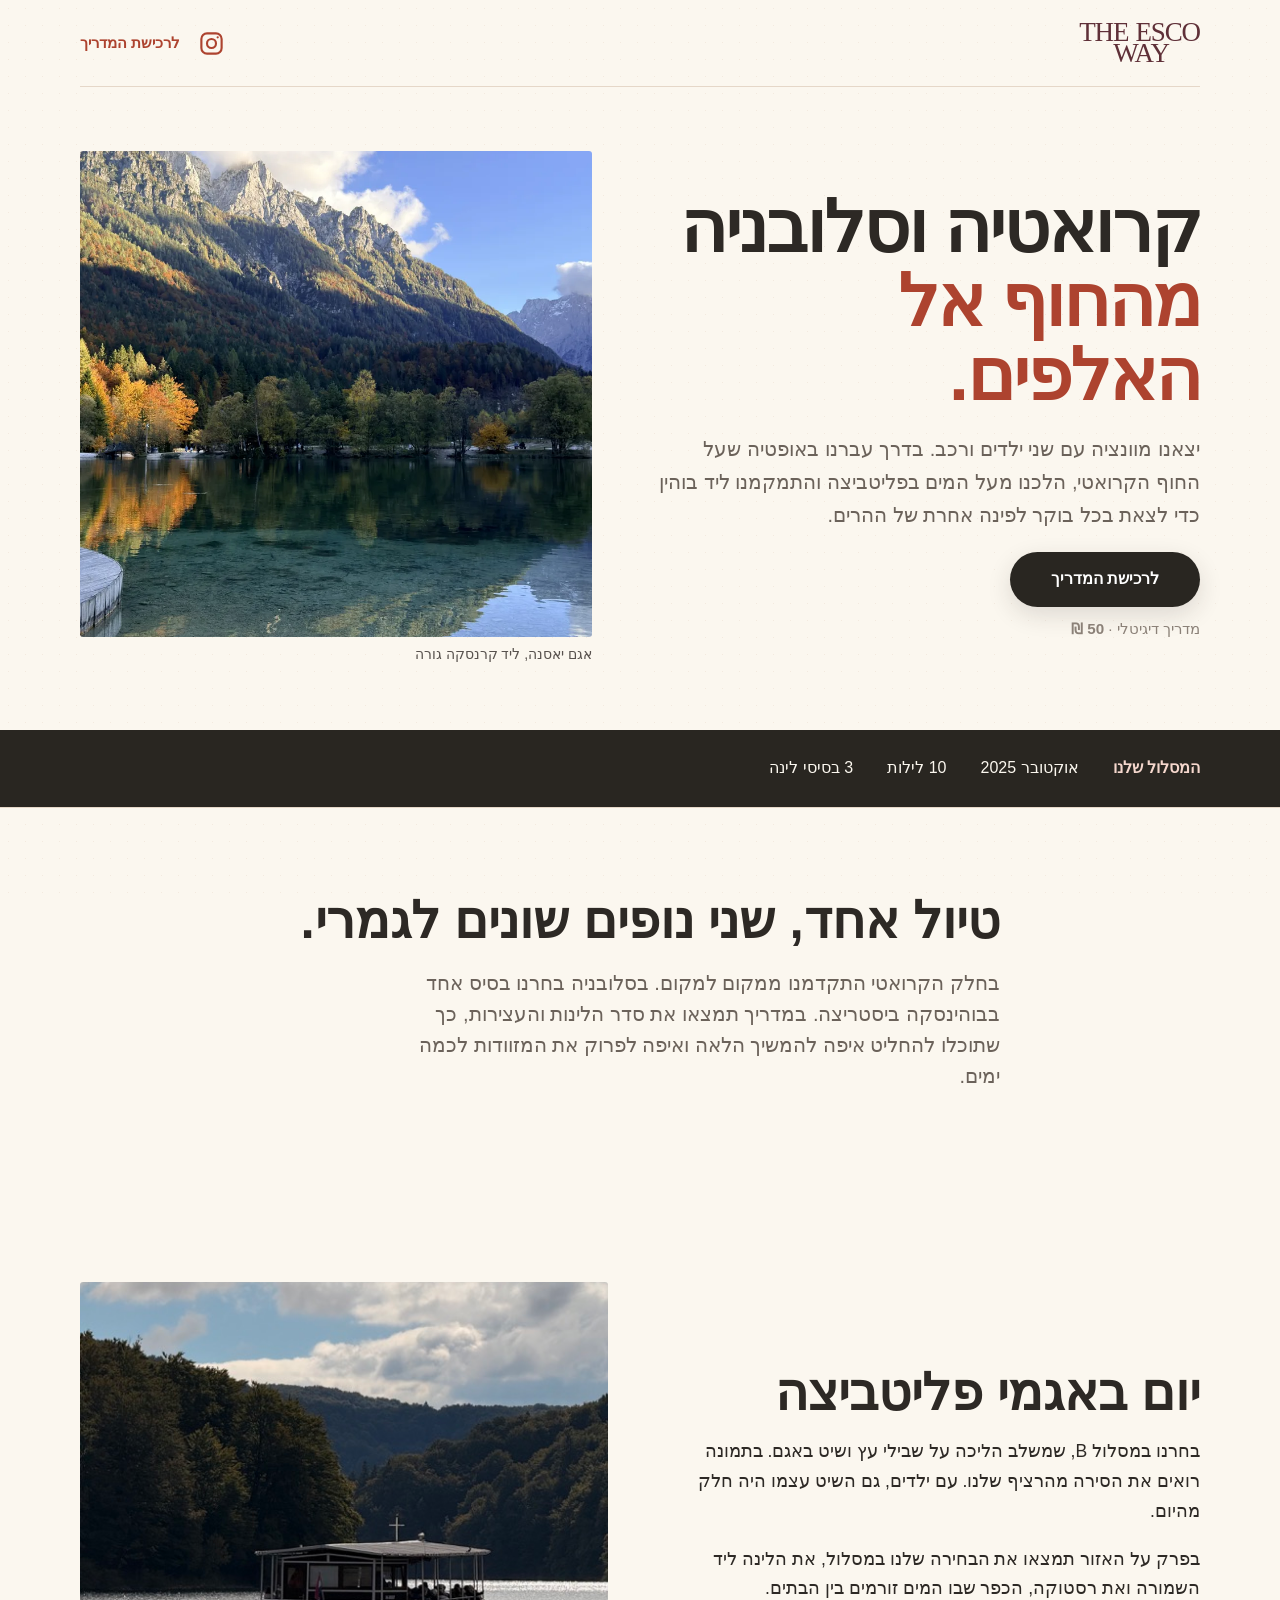
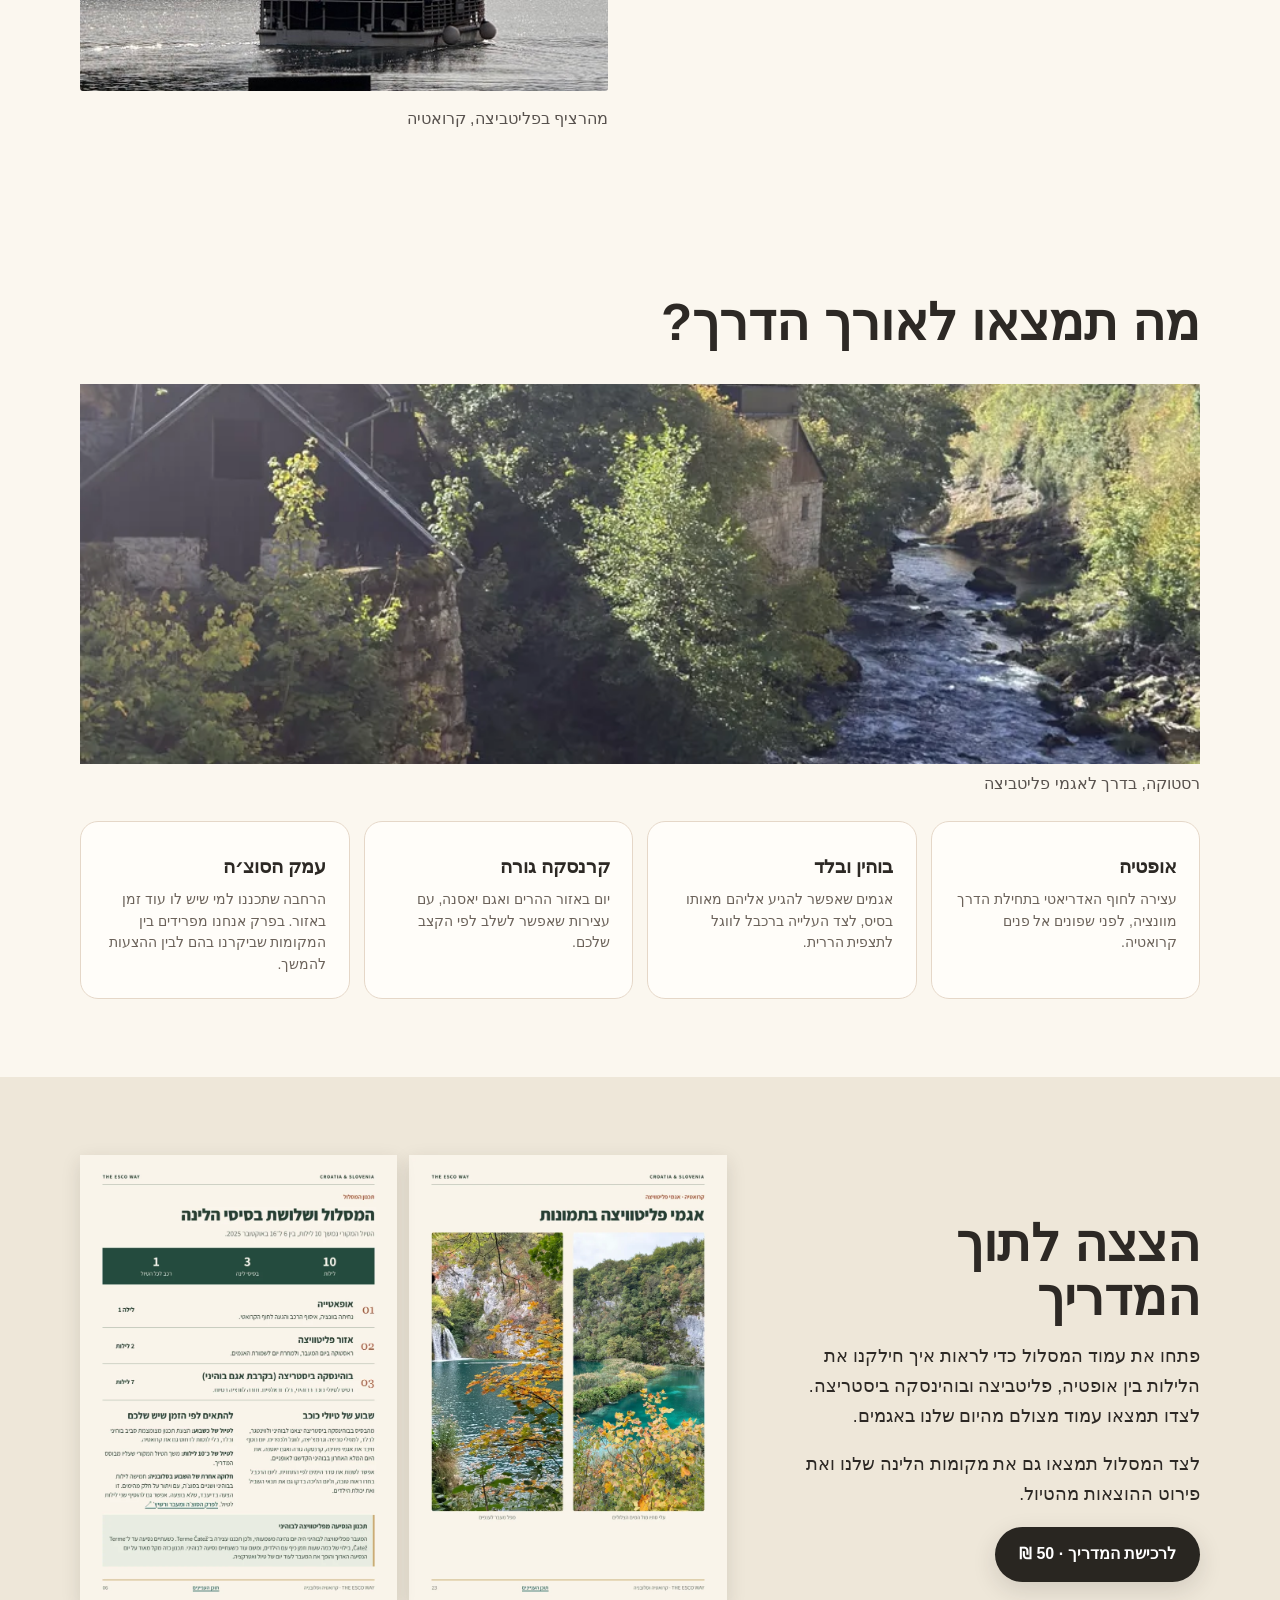
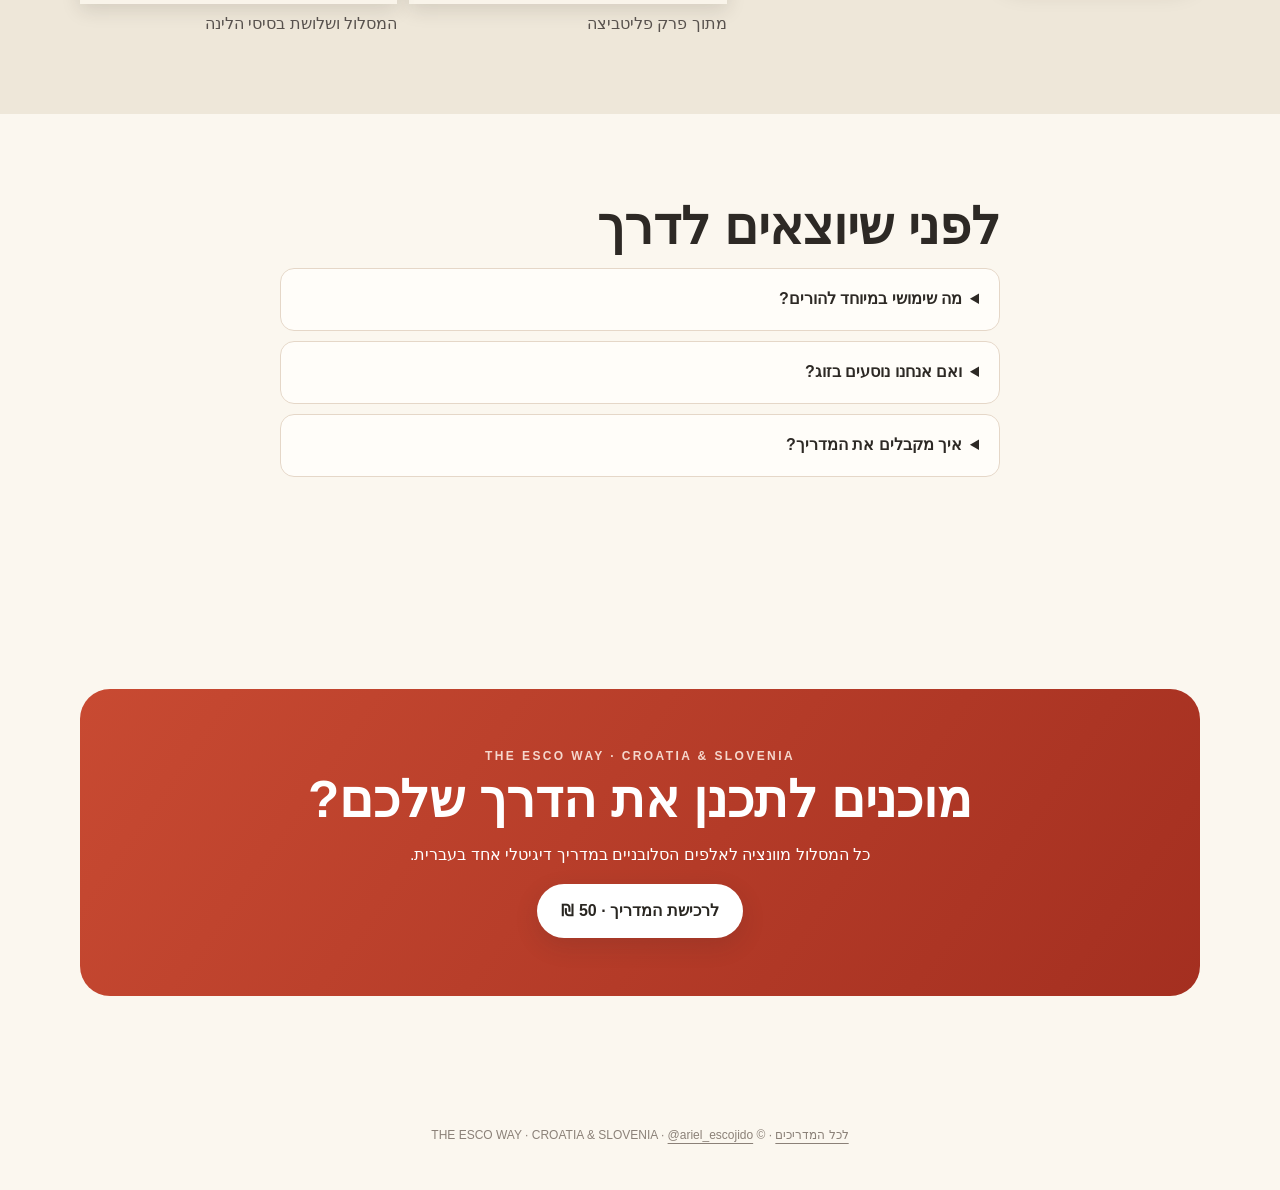
==== commit dd0b7592: "Prepare guide collection and Croatia–Slovenia pages for review" ====
--- a/croatia-slovenia/index.html
+++ b/croatia-slovenia/index.html
@@ -1,62 +1,9 @@
-<!doctype html><html lang="he" dir="rtl"><head><meta charset="utf-8"><meta name="viewport" content="width=device-width,initial-scale=1"><title>קרואטיה וסלובניה | The Esco Way</title><script async src="https://www.googletagmanager.com/gtag/js?id=G-51PRRH8Y3M"></script>
-<script>
-  window.dataLayer = window.dataLayer || [];
-  function gtag(){dataLayer.push(arguments);}
-  gtag('js', new Date());
-  gtag('config', 'G-51PRRH8Y3M', {guide_id:'croatia-slovenia'});
-</script>
-<style>
-:root{--ink:#2d2925;--muted:#6b625a;--paper:#fbf7ef;--card:#fffdf9;--line:#e5d7c8;--brick:#ad432f;--brick2:#c84a32;--green:#e9f6f1;--yellow:#fff5d9;--blue:#eef4ff;--dark:#292621}*{box-sizing:border-box}html{scroll-behavior:smooth}body{margin:0;font-family:Arial,'Noto Sans Hebrew',sans-serif;background:var(--paper);color:var(--ink);line-height:1.55}body:before{content:'';position:fixed;inset:0;pointer-events:none;opacity:.28;background-image:radial-gradient(circle,#dfc7b7 .7px,transparent .8px);background-size:17px 17px;z-index:-1}a{color:inherit}.wrap{width:min(1120px,calc(100% - 36px));margin:auto}.nav{display:flex;justify-content:space-between;align-items:center;padding:22px 0;font-size:13px}.brand{display:grid;grid-template-columns:auto auto;grid-template-rows:auto auto;column-gap:7px;direction:ltr;width:max-content;color:#5f3038;font-family:Georgia,'Times New Roman',serif;white-space:nowrap;line-height:.78;letter-spacing:-1.1px}.brand .the{grid-column:1;grid-row:1;font:inherit;font-size:27px;font-weight:400;letter-spacing:-1.1px}.brand .esco{grid-column:2;grid-row:1;font:inherit;font-size:27px;font-weight:400;letter-spacing:-1.1px}.brand .way{grid-column:1/3;grid-row:2;font:inherit;font-size:27px;font-weight:400;font-style:normal;letter-spacing:-1.1px;padding-left:34px}.brand:after{display:none}.nav a{text-decoration:none;color:var(--brick);font-weight:700}.navlinks{display:flex;align-items:center;gap:18px}.instagram-link{display:inline-flex;align-items:center;justify-content:center}.instagram-link svg{width:27px;height:27px;display:block}.hero{display:grid;grid-template-columns:1.03fr .97fr;gap:56px;align-items:center;padding:42px 0 84px}.eyebrow{font-size:12px;letter-spacing:2.4px;color:var(--brick);font-weight:800}h1{font-size:clamp(46px,6vw,84px);line-height:.95;margin:14px 0 20px;letter-spacing:-2px}h1 span{display:block;color:var(--brick)}.lead{font-size:20px;color:var(--muted);max-width:610px}.proofline{display:flex;gap:12px;flex-wrap:wrap;margin:26px 0}.pill{border:1px solid var(--line);background:rgba(255,253,249,.8);padding:8px 13px;border-radius:999px;font-size:13px}.cta{display:inline-flex;align-items:center;justify-content:center;background:var(--dark);color:white;text-decoration:none;padding:15px 24px;border-radius:999px;font-weight:800;min-width:190px;box-shadow:0 8px 24px rgba(41,38,33,.14)}.micro{font-size:12px;color:#8b8178;margin-top:10px}.heroimg{position:relative;min-height:570px}.heroimg img{width:82%;height:520px;object-fit:cover;border-radius:28px;display:block;margin-right:auto;box-shadow:0 25px 60px rgba(58,42,32,.18)}.guidecard{position:absolute;right:0;bottom:8px;width:52%;background:var(--card);border:1px solid var(--line);padding:20px;border-radius:18px;box-shadow:0 16px 40px rgba(58,42,32,.14);transform:rotate(2deg)}.guidecard b{display:block;color:var(--brick);font-size:22px}section{padding:78px 0}.sectionhead{max-width:720px;margin-bottom:34px}h2{font-size:clamp(32px,4vw,54px);line-height:1.05;margin:8px 0 14px}.sub{color:var(--muted);font-size:18px}.problem{background:var(--dark);color:#f7efe8}.problem .sub{color:#d8cec6}.tabs{display:flex;gap:10px;flex-wrap:wrap;margin-top:26px}.tab{padding:12px 15px;border-radius:12px;background:rgba(255,255,255,.06);border:1px solid rgba(255,255,255,.09)}.tab b{color:#fff;display:inline-block;margin-left:3px}.grid4{display:grid;grid-template-columns:repeat(4,1fr);gap:14px}.feature{background:var(--card);border:1px solid var(--line);border-radius:18px;padding:22px;min-height:155px}.feature i{font-style:normal;color:var(--brick);font-size:13px;font-weight:800}.feature b{display:block;font-size:19px;margin:8px 0}.feature p{margin:0;color:var(--muted);font-size:14px}.route{display:grid;grid-template-columns:repeat(11,1fr);gap:8px;direction:ltr;align-items:center;margin-top:35px}.stop{direction:rtl;text-align:center;font-size:12px;color:var(--muted)}.dot{width:13px;height:13px;background:var(--brick);border:3px solid #f1d6ca;border-radius:50%;margin:0 auto 9px}.route:before{content:'';height:2px;background:#dcc4b6;grid-column:1/-1;grid-row:1;align-self:start;margin-top:6px}.stop{grid-row:1;z-index:1}.preview{background:#f3eadf}.pages{display:grid;grid-template-columns:1.15fr .85fr .85fr;gap:18px;align-items:center;direction:ltr}.pageMock{direction:rtl;background:var(--card);border:1px solid var(--line);border-radius:20px;overflow:hidden;box-shadow:0 18px 38px rgba(65,44,31,.12)}.pageMock img{width:100%;height:260px;object-fit:cover;display:block}.pageMock .pc{padding:18px}.pageMock b{font-size:20px}.pageMock p{font-size:13px;color:var(--muted);margin:7px 0 0}.real{display:grid;grid-template-columns:1fr 1fr;gap:46px;align-items:center}.real img{width:100%;height:auto;aspect-ratio:4/5;object-fit:cover;object-position:center center;border-radius:26px}.quote{background:var(--card);border-right:5px solid var(--brick);padding:22px;border-radius:14px;color:var(--brick);font-size:20px;margin:24px 0}.familybox{background:var(--green);border:1px solid #c8e2d8;border-radius:22px;padding:30px}.faq details{background:var(--card);border:1px solid var(--line);border-radius:14px;padding:18px 20px;margin:10px 0}.faq summary{font-weight:800;cursor:pointer}.faq p{color:var(--muted);margin-bottom:0}.final{text-align:center;padding:100px 0}.final .box{background:linear-gradient(125deg,var(--brick2),#a42f20);color:white;border-radius:30px;padding:58px 24px}.final h2{margin-inline:auto;max-width:700px}.final .cta{background:white;color:var(--dark)}footer{padding:30px 0 45px;color:#8b8178;font-size:12px;text-align:center}@media(max-width:800px){.wrap{width:min(100% - 28px,620px)}.nav{padding:17px 0}.hero{grid-template-columns:1fr;gap:34px;padding:30px 0 58px}h1{font-size:54px}.lead{font-size:18px}.heroimg{min-height:430px}.heroimg img{width:88%;height:390px;border-radius:22px}.guidecard{width:61%;padding:16px}section{padding:58px 0}.grid4{grid-template-columns:1fr 1fr}.route{grid-template-columns:1fr 1fr;direction:rtl}.route:before{display:none}.stop{grid-row:auto;text-align:right;display:flex;align-items:center;gap:10px;background:var(--card);border:1px solid var(--line);padding:10px;border-radius:12px}.dot{margin:0;flex:0 0 auto}.pages{display:flex;overflow-x:auto;scroll-snap-type:x mandatory;padding-bottom:10px}.pageMock{min-width:82%;scroll-snap-align:center}.real{grid-template-columns:1fr;gap:28px}.real img{height:auto;aspect-ratio:4/5}.final{padding:60px 0}.final .box{padding:42px 20px;border-radius:22px}}@media(max-width:480px){h1{font-size:47px}.grid4{grid-template-columns:1fr}.proofline{gap:8px}.pill{font-size:12px}.cta{width:100%}}
-
-/* V2 — photography-led editorial layer */
-.hero{padding-top:26px;gap:48px}.heroimg{min-height:650px}.heroimg img{width:92%;height:610px;border-radius:34px;object-position:center 52%}.guidecard{bottom:18px}
-.photo-break{padding:0;background:var(--paper);overflow:hidden}.photo-strip{width:min(1320px,calc(100% - 24px));margin:0 auto;display:grid;grid-template-columns:1.15fr .78fr .95fr 1.12fr;gap:10px;height:430px}.photo-strip figure,.editorial-grid figure,.family-cinema figure{margin:0;overflow:hidden;position:relative}.photo-strip img,.editorial-grid img,.family-cinema img{width:100%;height:100%;object-fit:cover;display:block;transition:transform .5s ease}.photo-strip figure:nth-child(2){margin-top:42px;height:330px}.photo-strip figure:nth-child(3){height:370px}.photo-strip figure:nth-child(4){margin-top:22px;height:390px}.photo-strip figure{border-radius:20px}.photo-strip figure:hover img,.editorial-grid figure:hover img{transform:scale(1.018)}
-.editorial{padding:32px 0 92px}.editorial-head{display:flex;justify-content:space-between;align-items:end;gap:30px;margin-bottom:26px}.editorial-head h2{max-width:660px;margin-bottom:0}.editorial-note{max-width:330px;color:var(--muted);font-size:14px}.editorial-grid{display:grid;grid-template-columns:1.1fr .9fr .9fr;grid-template-rows:310px 430px;gap:12px}.editorial-grid figure{border-radius:22px}.editorial-grid .big{grid-row:1/3}.editorial-grid .wide{grid-column:2/4}.editorial-grid .portrait img{object-position:center 62%}.caption{position:absolute;right:14px;bottom:12px;background:rgba(255,253,249,.9);backdrop-filter:blur(8px);padding:7px 11px;border-radius:999px;font-size:11px;font-weight:700;color:var(--ink)}
-.family-cinema{padding:0 0 80px}.family-cinema .frame{height:620px;border-radius:30px;overflow:hidden;position:relative}.family-cinema img{object-position:center 48%}.family-cinema .overlay{position:absolute;inset:0;background:linear-gradient(90deg,rgba(22,20,18,.04),rgba(22,20,18,.08) 45%,rgba(22,20,18,.76));display:flex;align-items:center;justify-content:flex-start;padding:60px}.family-cinema .copy{max-width:470px;color:white;margin-left:auto;text-align:right}.family-cinema .copy .eyebrow{color:#f4c9ba}.family-cinema .copy h2{font-size:54px;margin:10px 0 14px}.family-cinema .copy p{font-size:18px;color:#f5eee9}
-.mini-gallery{display:grid;grid-template-columns:repeat(4,1fr);gap:12px;margin-top:28px}.mini-gallery img{width:100%;height:260px;object-fit:cover;border-radius:18px}.mini-gallery img:nth-child(2){object-position:center 35%}
-@media(max-width:800px){.hero{padding-top:18px}.heroimg{min-height:520px}.heroimg img{width:100%;height:500px;border-radius:24px;object-position:center 58%}.guidecard{width:66%;bottom:-8px}.photo-strip{width:calc(100% - 16px);grid-template-columns:1.2fr .8fr;height:520px;gap:8px}.photo-strip figure{height:250px!important;margin:0!important;border-radius:14px}.photo-strip figure:nth-child(2),.photo-strip figure:nth-child(4){transform:translateY(34px)}.editorial{padding:18px 0 58px}.editorial-head{display:block}.editorial-note{margin-top:12px}.editorial-grid{grid-template-columns:1fr 1fr;grid-template-rows:330px 360px 360px}.editorial-grid .big{grid-column:1/3;grid-row:auto}.editorial-grid .wide{grid-column:1/3}.family-cinema{padding-bottom:58px}.family-cinema .frame{height:570px;border-radius:22px}.family-cinema .overlay{background:linear-gradient(0deg,rgba(22,20,18,.78),rgba(22,20,18,.02) 65%);align-items:flex-end;padding:26px}.family-cinema .copy{margin:0}.family-cinema .copy h2{font-size:38px}.mini-gallery{grid-template-columns:1fr 1fr;overflow:hidden}.mini-gallery img{height:220px}.mini-gallery img:nth-child(3){grid-column:1/3;height:260px}}
-
-/* Route redesign — editorial RTL journey cards */
-.route.route-cards{position:relative;display:grid;grid-template-columns:repeat(6,minmax(0,1fr));gap:14px;direction:rtl;align-items:stretch;margin-top:40px;padding:18px 0 0}
-.route.route-cards:before{content:'';display:block;position:absolute;top:0;right:0;left:0;height:1px;background:linear-gradient(90deg,transparent,#d8b9a9 8%,#d8b9a9 92%,transparent)}
-.route.route-cards .stop{position:relative;overflow:hidden;grid-row:auto;direction:rtl;text-align:right;min-height:116px;padding:18px 18px 17px;background:rgba(255,253,249,.9);border:1px solid var(--line);border-radius:18px;color:var(--ink);display:flex;flex-direction:column;justify-content:flex-end;align-items:flex-start;gap:3px;box-shadow:0 8px 22px rgba(65,44,31,.05);transition:transform .2s ease,box-shadow .2s ease,border-color .2s ease}
-.route.route-cards .stop:nth-child(3n+2){background:#f8eee5}.route.route-cards .stop:nth-child(3n){background:#f4f0e8}
-.route.route-cards .stop:hover{transform:translateY(-3px);box-shadow:0 14px 30px rgba(65,44,31,.10);border-color:#d5ad9a}
-.route.route-cards .stop:before{content:'';position:absolute;top:0;right:0;width:100%;height:5px;background:var(--brick)}
-.route.route-cards .route-num{position:absolute;top:15px;left:15px;font-family:Georgia,'Times New Roman',serif;font-size:30px;line-height:1;color:rgba(173,67,47,.16);font-weight:700;letter-spacing:-1px}
-.route.route-cards .route-name{position:relative;z-index:1;font-size:20px;line-height:1.1;font-weight:800;white-space:nowrap}
-.route.route-cards .route-en{position:relative;z-index:1;direction:ltr;font-family:Georgia,'Times New Roman',serif;font-size:11px;line-height:1.1;color:var(--brick);letter-spacing:1.25px;text-transform:uppercase}
-.route.route-cards .stop:after{content:'';position:absolute;right:18px;top:20px;width:8px;height:8px;border-radius:50%;background:var(--brick);box-shadow:0 0 0 5px #f2ddd3}
-@media(max-width:800px){.route.route-cards{grid-template-columns:repeat(2,minmax(0,1fr));gap:10px;margin-top:30px;padding-top:14px}.route.route-cards .stop{min-height:102px;padding:15px;border-radius:15px}.route.route-cards .route-name{font-size:17px}.route.route-cards .route-num{font-size:26px;top:13px;left:13px}.route.route-cards .stop:after{right:15px;top:17px}}
-@media(max-width:420px){.route.route-cards{grid-template-columns:1fr 1fr}.route.route-cards .route-name{font-size:16px}.route.route-cards .route-en{font-size:9px;letter-spacing:.9px}}
-
-/* Preview gallery — real trip photos rather than destination content cards */
-.pages:has(.preview-photo){align-items:stretch}
-.pageMock.preview-photo{position:relative;overflow:hidden;height:520px;min-height:0;background:#ddd;border-radius:22px}
-.pageMock.preview-photo img{width:100%;height:100%;min-height:0;object-fit:cover;display:block}
-.pageMock.preview-photo .preview-caption{position:absolute;right:14px;bottom:14px;left:auto;background:rgba(255,253,249,.92);backdrop-filter:blur(8px);-webkit-backdrop-filter:blur(8px);padding:9px 13px;border-radius:999px;font-size:13px;font-weight:700;color:var(--ink);box-shadow:0 5px 18px rgba(35,30,26,.12);direction:rtl}
-@media(max-width:800px){.pageMock.preview-photo{height:390px}.pageMock.preview-photo img{height:100%;min-height:0}.pageMock.preview-photo .preview-caption{font-size:12px;right:10px;bottom:10px;padding:8px 11px}}
-
-/* Keep the two vertical Tokyo moments readable without aggressive cropping */
-.editorial-grid figure.show-full{background:#eee8df}
-.editorial-grid figure.show-full img{object-fit:cover;object-position:center center;transform:none}
-.editorial-grid figure.show-full:hover img{transform:none}
-
-/* Family cinema: preserve the portrait photo instead of aggressively cropping it */
-.family-cinema .family-photo{position:absolute;inset:0;background:#20251f}
-.family-cinema .family-photo-bg{position:absolute;inset:-22px;width:calc(100% + 44px);height:calc(100% + 44px);object-fit:cover;object-position:center 62%;filter:blur(20px) brightness(.72);transform:scale(1.06)}
-.family-cinema .family-photo-main{position:absolute;inset:0;width:100%;height:100%;object-fit:contain;object-position:left center;z-index:1}
-.family-cinema .overlay{z-index:2;background:linear-gradient(90deg,rgba(22,20,18,.02) 0%,rgba(22,20,18,.12) 42%,rgba(22,20,18,.82) 72%,rgba(22,20,18,.88) 100%)}
-@media(max-width:800px){.family-cinema .family-photo-main{object-position:center top}.family-cinema .family-photo-bg{object-position:center 60%}.family-cinema .overlay{background:linear-gradient(0deg,rgba(22,20,18,.84),rgba(22,20,18,.06) 66%)}}
-
-/* Family cinema — deer family photo: show the full frame without zoom */
-.family-cinema .family-photo-bg{display:block;object-fit:cover;object-position:center center;filter:blur(18px) brightness(.62);transform:scale(1.05)}
-.family-cinema .family-photo-main{object-fit:contain;object-position:left center;transform:none}
-@media(max-width:800px){.family-cinema .family-photo-main{object-fit:contain;object-position:center center}}
-
-/* Purchase lead modal */
-.purchase-modal{position:fixed;inset:0;z-index:9999;display:none;align-items:center;justify-content:center;padding:22px;direction:rtl}.purchase-modal.open{display:flex}.purchase-backdrop{position:absolute;inset:0;background:rgba(35,30,26,.62);backdrop-filter:blur(6px)}.purchase-dialog{position:relative;width:min(520px,100%);background:var(--card);border:1px solid var(--line);border-radius:26px;padding:30px;box-shadow:0 30px 90px rgba(35,30,26,.28);z-index:1}.purchase-close{position:absolute;top:14px;left:14px;border:0;background:#f3eadf;width:38px;height:38px;border-radius:50%;font-size:24px;line-height:1;cursor:pointer;color:var(--ink)}.purchase-dialog h3{font-size:32px;line-height:1.08;margin:8px 0 8px}.purchase-dialog .purchase-intro{color:var(--muted);margin:0 0 22px}.purchase-price{display:inline-flex;gap:8px;align-items:center;background:#f8eee5;color:var(--brick);font-weight:800;border-radius:999px;padding:8px 12px;margin-bottom:18px}.purchase-form{display:grid;gap:14px}.purchase-field{display:grid;gap:6px;text-align:right}.purchase-field label{font-size:13px;font-weight:800}.purchase-field input{width:100%;border:1px solid var(--line);background:white;border-radius:12px;padding:13px 14px;font:inherit;color:var(--ink);outline:none}.purchase-field input:focus{border-color:#c98570;box-shadow:0 0 0 3px rgba(173,67,47,.09)}.purchase-submit{border:0;background:var(--dark);color:#fff;border-radius:999px;padding:15px 20px;font:inherit;font-weight:800;cursor:pointer;margin-top:4px}.purchase-note{font-size:12px;color:#8b8178;margin:2px 0 0;text-align:center}.purchase-status{display:none;text-align:center;padding:16px 4px 4px}.purchase-status.show{display:block}.purchase-status strong{display:block;font-size:24px;margin-bottom:8px}.purchase-status p{color:var(--muted);margin:0}.purchase-form.hidden{display:none}@media(max-width:600px){.purchase-modal{align-items:flex-end;padding:10px}.purchase-dialog{border-radius:24px 24px 16px 16px;padding:26px 20px 22px}.purchase-dialog h3{font-size:28px}}
-
-.spread,.books{display:grid;grid-template-columns:1fr 1fr;gap:clamp(24px,5vw,70px);align-items:center}.spread figure,.books figure{margin:0}.spread img,.books img{width:100%;height:clamp(240px,32vw,415px);object-fit:cover;border-radius:22px}.books article{align-self:stretch}.books h3{font-size:2rem;margin:12px 0}.books p,.spread p{font-size:1.1rem;line-height:1.7}.books a:focus-visible,.cta:focus-visible{outline:3px solid #17548c;outline-offset:3px}figcaption{margin-top:8px;color:#58524e}@media(max-width:760px){.spread,.books{grid-template-columns:1fr}.spread img,.books img{height:235px}}</style></head><body><header class="wrap"><div class="nav"><div class="brand" aria-label="THE ESCO WAY"><span class="the">THE</span><span class="esco">ESCO</span><span class="way">WAY</span></div><div class="navlinks"><a class="instagram-link" href="https://www.instagram.com/ariel_escojido?stkn=dmM4bjkwaGRwMHF3&utm_source=qr" target="_blank" rel="noopener noreferrer" aria-label="Instagram @ariel_escojido" data-event="instagram_header_click"><svg viewBox="0 0 24 24" fill="none" stroke="currentColor" stroke-width="1.9" stroke-linecap="round" stroke-linejoin="round" aria-hidden="true"><rect x="3" y="3" width="18" height="18" rx="5"></rect><circle cx="12" cy="12" r="4"></circle><circle cx="17.5" cy="6.5" r="1" fill="currentColor" stroke="none"></circle></svg></a><a href="#buy">לרכישת המדריך ↓</a></div></div></header><main><section class="hero wrap"><div><h1>קרואטיה וסלובניה<span>מהאגמים אל האלפים.</span></h1><p class="lead">יצאנו מוונציה עם שני ילדים ורכב. בדרך עברנו בעיירות החוף של קרואטיה, הלכנו מעל המים בפליטביצה והתמקמנו ליד בוהין כדי לצאת בכל בוקר לפינה אחרת של ההרים.</p><a class="cta" href="#purchase" data-purchase-open data-event="hero_cta_click">לרכישת המדריך</a><div class="micro">מדריך דיגיטלי · <b>50 ₪</b></div></div><div class="heroimg"><img src="../assets/bohinj.jpg" alt="קרני שמש מעל האחו בבוהין"></div></section><section class="problem"><div class="wrap sectionhead"><h2>טיול אחד, שני נופים שונים לגמרי.</h2><p class="sub">בחלק הקרואטי התקדמנו ממקום למקום. בסלובניה בחרנו בסיס אחד בבוהינסקה ביסטריצה. במדריך תמצאו את סדר הלינות והעצירות, כך שתוכלו להחליט איפה להמשיך הלאה ואיפה לפרוק את המזוודות לכמה ימים.</p></div></section><section><div class="wrap spread"><div class="sectionhead"><h2>יום באגמי פליטביצה</h2><p>בחרנו במסלול B, שמשלב הליכה על שבילי עץ ושיט באגם. בתמונה רואים את הסירה מהרציף שלנו. עם ילדים, גם השיט עצמו היה חלק מהיום.</p><p>בפרק על האזור תמצאו את הבחירה שלנו במסלול, את הלינה ליד השמורה ואת רסטוקה, הכפר שבו המים זורמים בין הבתים.</p></div><figure><img loading="lazy" src="../assets/plitvice.jpg" alt="מהרציף בפליטביצה, קרואטיה"><figcaption>מהרציף בפליטביצה, קרואטיה</figcaption></figure></div></section><section><div class="wrap"><div class="sectionhead"><h2>מה תמצאו לאורך הדרך?</h2></div><div class="grid4"><div class="feature"><b>אופטיה</b><p>עצירה לחוף האדריאטי בתחילת הדרך מוונציה, לפני שפונים אל פנים קרואטיה.</p></div><div class="feature"><b>בוהין ובלד</b><p>אגמים שאפשר להגיע אליהם מאותו בסיס, לצד העלייה ברכבל לווגל לתצפית הררית.</p></div><div class="feature"><b>קרנסקה גורה</b><p>יום באזור ההרים ואגם יאסנה, עם עצירות שאפשר לשלב לפי הקצב שלכם.</p></div><div class="feature"><b>עמק הסוצ׳ה</b><p>פרק על העמק ועל מוסט נה סוצ׳י למי שרוצה להוסיף למסלול עוד יום לצד המים.</p></div></div></div></section><section class="faq"><div class="wrap sectionhead"><h2>לפני שיוצאים לדרך</h2><details><summary>מה שימושי במיוחד להורים?</summary><p>הבחירות שלנו לגבי לינה, חלוקת הנסיעות וימי הטבע התבססו על טיול עם שני ילדים קטנים. אפשר לקחת יום אחד כמו שהוא או לבחור מתוכו עצירה אחת.</p></details><details><summary>ואם אנחנו נוסעים בזוג?</summary><p>אותם אגמים, כפרים ובסיסי לינה מתאימים גם לטיול עצמאי בזוג. תוכלו להתעכב בהרים או לחבר כמה עצירות ביום.</p></details><details><summary>איך מקבלים את המדריך?</summary><p>משאירים פרטים בחלון ההזמנה. נחזור אליכם להשלמת תשלום של 50 ₪ ונשלח קישור להורדת ה־PDF.</p></details></div></section><section class="final" id="buy"><div class="wrap"><div class="box"><div class="eyebrow" style="color:#f5d7cd">THE ESCO WAY · CROATIA &amp; SLOVENIA</div><h2>מוכנים לתכנן את הדרך שלכם?</h2><p>כל המסלול מוונציה לאלפים הסלובניים במדריך דיגיטלי אחד בעברית.</p><a class="cta" href="#purchase" data-purchase-open data-event="purchase_cta_click">לרכישת המדריך · 50 ₪</a></div></div></section></main><footer class="wrap"><a href="../guides/">לכל המדריכים</a> · © THE ESCO WAY · CROATIA &amp; SLOVENIA · <a href="https://www.instagram.com/ariel_escojido?stkn=dmM4bjkwaGRwMHF3&utm_source=qr" target="_blank" rel="noopener noreferrer">@ariel_escojido</a></footer><div class="purchase-modal" id="purchaseModal" aria-hidden="true"><div class="purchase-backdrop" data-purchase-close></div><div class="purchase-dialog" role="dialog" aria-modal="true" aria-labelledby="purchaseTitle"><button class="purchase-close" type="button" aria-label="סגירה" data-purchase-close>×</button><div class="eyebrow">THE ESCO WAY · CROATIA &amp; SLOVENIA</div><h3 id="purchaseTitle">רוצים לרכוש את המדריך?</h3><p class="purchase-intro">השאירו פרטים ונחזור אליכם להשלמת התשלום וקבלת המדריך.</p><div class="purchase-price">50 ₪</div><form class="purchase-form" id="purchaseForm" action="https://formspree.io/f/maeqepkl" method="POST"><input type="hidden" name="subject" value="רכישה חדשה - THE ESCO WAY CROATIA &amp; SLOVENIA"><input type="hidden" name="product" value="THE ESCO WAY - CROATIA &amp; SLOVENIA"><input type="hidden" name="price" value="50 ILS"><div class="purchase-field"><label for="purchaseName">שם מלא</label><input id="purchaseName" name="name" autocomplete="name" required></div><div class="purchase-field"><label for="purchasePhone">טלפון</label><input id="purchasePhone" name="phone" type="tel" inputmode="tel" autocomplete="tel" required></div><div class="purchase-field"><label for="purchaseEmail">אימייל</label><input id="purchaseEmail" name="email" type="email" autocomplete="email" required></div><button class="purchase-submit" type="submit">שליחת פרטים לרכישה</button><p class="purchase-note">לא מתבצע חיוב באתר. לאחר קבלת הפרטים ניצור איתכם קשר להשלמת התשלום.</p></form><div class="purchase-status" id="purchaseStatus"><strong>תודה! הפרטים התקבלו 🙌</strong><p>ניצור איתכם קשר בהקדם להשלמת התשלום וקבלת המדריך.</p></div></div></div><script>document.querySelectorAll('[data-event]').forEach(el=>el.addEventListener('click',()=>{window.dataLayer=window.dataLayer||[];window.dataLayer.push({event:el.dataset.event});if(el.hasAttribute('data-purchase-open'))gtag('event','purchase_click',{button_location:el.dataset.event==='hero_cta_click'?'hero':'bottom'})}));document.querySelectorAll('details').forEach(el=>el.addEventListener('toggle',()=>{if(el.open){window.dataLayer=window.dataLayer||[];window.dataLayer.push({event:'faq_open',question:el.querySelector('summary').innerText})}}));</script><script>
-(()=>{const modal=document.getElementById('purchaseModal'),form=document.getElementById('purchaseForm'),status=document.getElementById('purchaseStatus');const open=()=>{modal.classList.add('open');modal.setAttribute('aria-hidden','false');document.body.style.overflow='hidden';setTimeout(()=>document.getElementById('purchaseName').focus(),50)};const close=()=>{modal.classList.remove('open');modal.setAttribute('aria-hidden','true');document.body.style.overflow=''};document.querySelectorAll('[data-purchase-open]').forEach(a=>a.addEventListener('click',e=>{e.preventDefault();open()}));document.querySelectorAll('[data-purchase-close]').forEach(x=>x.addEventListener('click',close));document.addEventListener('keydown',e=>{if(e.key==='Escape')close()});form.addEventListener('submit',async e=>{e.preventDefault();if(form.action.includes('FORM_ID')){alert('טופס הרכישה מוכן. נשאר לחבר את מזהה Formspree כדי שהפרטים יישלחו למייל.');return}const btn=form.querySelector('button[type=submit]');btn.disabled=true;btn.textContent='שולח...';try{const res=await fetch(form.action,{method:'POST',body:new FormData(form),headers:{Accept:'application/json'}});if(!res.ok)throw new Error();form.classList.add('hidden');status.classList.add('show');window.dataLayer=window.dataLayer||[];window.dataLayer.push({event:'purchase_lead_submitted'});gtag('event','purchase_lead_submitted');}catch(err){alert('לא הצלחנו לשלוח כרגע. נסו שוב בעוד רגע.');btn.disabled=false;btn.textContent='שליחת פרטים לרכישה';}});})();
-</script></body></html>
+<!doctype html>
+<html lang="he" dir="rtl" data-page-type="guide" data-guide-id="croatia_slovenia"><head>
+<meta charset="utf-8"><meta name="viewport" content="width=device-width, initial-scale=1">
+<title>מדריך טיול בקרואטיה וסלובניה | The Esco Way</title><meta name="description" content="עשרה לילות מאופטיה לפליטביצה ולאלפים הסלובניים. המסלול המשפחתי שלנו, שלושה בסיסי לינה ועמודים לדוגמה מהמדריך.">
+<link rel="canonical" href="https://arielesc.github.io/the-esco-way/croatia-slovenia/"><meta property="og:type" content="website"><meta property="og:locale" content="he_IL">
+<meta property="og:title" content="מדריך טיול בקרואטיה וסלובניה | The Esco Way"><meta property="og:description" content="עשרה לילות מאופטיה לפליטביצה ולאלפים הסלובניים. המסלול המשפחתי שלנו, שלושה בסיסי לינה ועמודים לדוגמה מהמדריך.">
+<meta property="og:image" content="https://arielesc.github.io/the-esco-way/assets/bohinj.jpg"><meta property="og:url" content="https://arielesc.github.io/the-esco-way/croatia-slovenia/">
+<link rel="stylesheet" href="../assets/pages.css"><script async src="https://www.googletagmanager.com/gtag/js?id=G-51PRRH8Y3M"></script><script defer src="../assets/experience.js"></script>
+</head><body><header class="wrap"><div class="nav"><a href="../guides/" class="brand" aria-label="The Esco Way – לכל המדריכים"><span class="the">THE</span><span class="esco">ESCO</span><span class="way">WAY</span></a><div class="navlinks"><a class="instagram-link" href="https://www.instagram.com/ariel_escojido?stkn=dmM4bjkwaGRwMHF3&utm_source=qr" target="_blank" rel="noopener noreferrer" aria-label="Instagram @ariel_escojido" data-event="instagram_header_click"><svg viewBox="0 0 24 24" fill="none" stroke="currentColor" stroke-width="1.9" stroke-linecap="round" stroke-linejoin="round" aria-hidden="true"><rect x="3" y="3" width="18" height="18" rx="5"></rect><circle cx="12" cy="12" r="4"></circle><circle cx="17.5" cy="6.5" r="1" fill="currentColor" stroke="none"></circle></svg></a><a href="#buy">לרכישת המדריך</a></div></div></header><main><section class="hero wrap"><div><h1>קרואטיה וסלובניה<span>מהחוף אל האלפים.</span></h1><p class="lead">יצאנו מוונציה עם שני ילדים ורכב. בדרך עברנו באופטיה שעל החוף הקרואטי, הלכנו מעל המים בפליטביצה והתמקמנו ליד בוהין כדי לצאת בכל בוקר לפינה אחרת של ההרים.</p><a class="cta" href="#purchase" data-purchase-open data-event="hero_cta_click">לרכישת המדריך</a><div class="micro">מדריך דיגיטלי · <b>50 ₪</b></div></div><figure class="heroimg"><img src="../assets/jasna.webp" alt="אגם יאסנה, ליד קרנסקה גורה" fetchpriority="high"><figcaption>אגם יאסנה, ליד קרנסקה גורה</figcaption></figure></section><aside class="route-note"><div class="wrap"><b>המסלול שלנו</b><span>אוקטובר 2025</span><span>10 לילות</span><span>3 בסיסי לינה</span></div></aside><section class="story"><div class="wrap sectionhead"><h2>טיול אחד, שני נופים שונים לגמרי.</h2><p class="lead">בחלק הקרואטי התקדמנו ממקום למקום. בסלובניה בחרנו בסיס אחד בבוהינסקה ביסטריצה. במדריך תמצאו את סדר הלינות והעצירות, כך שתוכלו להחליט איפה להמשיך הלאה ואיפה לפרוק את המזוודות לכמה ימים.</p></div></section><section><div class="wrap spread"><div class="sectionhead"><h2>יום באגמי פליטביצה</h2><p>בחרנו במסלול B, שמשלב הליכה על שבילי עץ ושיט באגם. בתמונה רואים את הסירה מהרציף שלנו. עם ילדים, גם השיט עצמו היה חלק מהיום.</p><p>בפרק על האזור תמצאו את הבחירה שלנו במסלול, את הלינה ליד השמורה ואת רסטוקה, הכפר שבו המים זורמים בין הבתים.</p></div><figure><img loading="lazy" src="../assets/plitvice.jpg" alt="מהרציף בפליטביצה, קרואטיה"><figcaption>מהרציף בפליטביצה, קרואטיה</figcaption></figure></div></section><section><div class="wrap"><div class="sectionhead"><h2>מה תמצאו לאורך הדרך?</h2></div><figure class="route-photo"><img loading="lazy" src="../assets/rastoke.webp" alt="מים זורמים בין עצים ובתים בכפר רסטוקה"><figcaption>רסטוקה, בדרך לאגמי פליטביצה</figcaption></figure><div class="grid4"><div class="feature"><b>אופטיה</b><p>עצירה לחוף האדריאטי בתחילת הדרך מוונציה, לפני שפונים אל פנים קרואטיה.</p></div><div class="feature"><b>בוהין ובלד</b><p>אגמים שאפשר להגיע אליהם מאותו בסיס, לצד העלייה ברכבל לווגל לתצפית הררית.</p></div><div class="feature"><b>קרנסקה גורה</b><p>יום באזור ההרים ואגם יאסנה, עם עצירות שאפשר לשלב לפי הקצב שלכם.</p></div><div class="feature"><b>עמק הסוצ׳ה</b><p>הרחבה שתכננו למי שיש לו עוד זמן באזור. בפרק אנחנו מפרידים בין המקומות שביקרנו בהם לבין ההצעות להמשך.</p></div></div></div></section><section class="samples"><div class="wrap"><div><h2>הצצה לתוך המדריך</h2><p>פתחו את עמוד המסלול כדי לראות איך חילקנו את הלילות בין אופטיה, פליטביצה ובוהינסקה ביסטריצה. לצדו תמצאו עמוד מצולם מהיום שלנו באגמים.</p><p>לצד המסלול תמצאו גם את מקומות הלינה שלנו ואת פירוט ההוצאות מהטיול.</p><a href="#purchase" class="cta" data-location="middle" data-purchase-open>לרכישת המדריך · 50 ₪</a></div><div class="sample-pages"><figure><a href="../assets/preview-23.webp" target="_blank" rel="noopener"><img loading="lazy" src="../assets/preview-23.webp" alt="הגדלת העמוד לדוגמה על פליטביצה"></a><figcaption>מתוך פרק פליטביצה</figcaption></figure><figure><a href="../assets/preview-6.webp" target="_blank" rel="noopener"><img loading="lazy" src="../assets/preview-6.webp" alt="הגדלת עמוד המסלול ושלושת בסיסי הלינה"></a><figcaption>המסלול ושלושת בסיסי הלינה</figcaption></figure></div></div></section><section class="faq"><div class="wrap sectionhead"><h2>לפני שיוצאים לדרך</h2><details><summary>מה שימושי במיוחד להורים?</summary><p>הבחירות שלנו לגבי לינה, חלוקת הנסיעות וימי הטבע התבססו על טיול עם שני ילדים קטנים. אפשר לקחת יום אחד כמו שהוא או לבחור מתוכו עצירה אחת.</p></details><details><summary>ואם אנחנו נוסעים בזוג?</summary><p>אותם אגמים, כפרים ובסיסי לינה מתאימים גם לטיול עצמאי בזוג. תוכלו להתעכב בהרים או לחבר כמה עצירות ביום.</p></details><details><summary>איך מקבלים את המדריך?</summary><p>משאירים פרטים בחלון ההזמנה. נחזור אליכם להשלמת תשלום של 50 ₪ ונשלח קישור להורדת ה־PDF.</p></details></div></section><section class="final" id="buy"><div class="wrap"><div class="box"><div class="eyebrow" style="color:#f5d7cd">THE ESCO WAY · CROATIA &amp; SLOVENIA</div><h2>מוכנים לתכנן את הדרך שלכם?</h2><p>כל המסלול מוונציה לאלפים הסלובניים במדריך דיגיטלי אחד בעברית.</p><a class="cta" href="#purchase" data-purchase-open data-event="purchase_cta_click">לרכישת המדריך · 50 ₪</a></div></div></section></main><footer class="wrap"><a href="../guides/">לכל המדריכים</a> · © THE ESCO WAY · CROATIA &amp; SLOVENIA · <a href="https://www.instagram.com/ariel_escojido?stkn=dmM4bjkwaGRwMHF3&utm_source=qr" target="_blank" rel="noopener noreferrer">@ariel_escojido</a></footer><div class="purchase-modal" id="purchaseModal" aria-hidden="true"><div class="purchase-backdrop" data-purchase-close></div><div class="purchase-dialog" role="dialog" aria-modal="true" aria-labelledby="purchaseTitle"><button class="purchase-close" type="button" aria-label="סגירה" data-purchase-close>×</button><div class="eyebrow">THE ESCO WAY · CROATIA &amp; SLOVENIA</div><h3 id="purchaseTitle">רוצים לרכוש את המדריך?</h3><p class="purchase-intro">השאירו פרטים ונחזור אליכם להשלמת התשלום וקבלת המדריך.</p><div class="purchase-price">50 ₪</div><form class="purchase-form" id="purchaseForm" action="https://formspree.io/f/maeqepkl" method="POST"><input type="hidden" name="subject" value="רכישה חדשה - THE ESCO WAY CROATIA &amp; SLOVENIA"><input type="hidden" name="product" value="THE ESCO WAY - CROATIA &amp; SLOVENIA"><input type="hidden" name="price" value="50 ILS"><div class="purchase-field"><label for="purchaseName">שם מלא</label><input id="purchaseName" name="name" autocomplete="name" required></div><div class="purchase-field"><label for="purchasePhone">טלפון</label><input id="purchasePhone" name="phone" type="tel" inputmode="tel" autocomplete="tel" required></div><div class="purchase-field"><label for="purchaseEmail">אימייל</label><input id="purchaseEmail" name="email" type="email" autocomplete="email" required></div><button class="purchase-submit" type="submit">שליחת פרטים לרכישה</button><p class="purchase-note">לא מתבצע חיוב באתר. לאחר קבלת הפרטים ניצור איתכם קשר להשלמת התשלום.</p></form><div class="purchase-status" id="purchaseStatus"><strong>תודה! הפרטים התקבלו 🙌</strong><p>ניצור איתכם קשר בהקדם להשלמת התשלום וקבלת המדריך.</p></div></div></div></body></html>
--- a/assets/pages.css
+++ b/assets/pages.css
@@ -0,0 +1,88 @@
+
+:root{--ink:#2d2925;--muted:#6b625a;--paper:#fbf7ef;--card:#fffdf9;--line:#e5d7c8;--brick:#ad432f;--brick2:#c84a32;--green:#e9f6f1;--yellow:#fff5d9;--blue:#eef4ff;--dark:#292621}*{box-sizing:border-box}html{scroll-behavior:smooth}body{margin:0;font-family:Arial,'Noto Sans Hebrew',sans-serif;background:var(--paper);color:var(--ink);line-height:1.55}body:before{content:'';position:fixed;inset:0;pointer-events:none;opacity:.28;background-image:radial-gradient(circle,#dfc7b7 .7px,transparent .8px);background-size:17px 17px;z-index:-1}a{color:inherit}.wrap{width:min(1120px,calc(100% - 36px));margin:auto}.nav{display:flex;justify-content:space-between;align-items:center;padding:22px 0;font-size:13px}.brand{display:grid;grid-template-columns:auto auto;grid-template-rows:auto auto;column-gap:7px;direction:ltr;width:max-content;color:#5f3038;font-family:Georgia,'Times New Roman',serif;white-space:nowrap;line-height:.78;letter-spacing:-1.1px}.brand .the{grid-column:1;grid-row:1;font:inherit;font-size:27px;font-weight:400;letter-spacing:-1.1px}.brand .esco{grid-column:2;grid-row:1;font:inherit;font-size:27px;font-weight:400;letter-spacing:-1.1px}.brand .way{grid-column:1/3;grid-row:2;font:inherit;font-size:27px;font-weight:400;font-style:normal;letter-spacing:-1.1px;padding-left:34px}.brand:after{display:none}.nav a{text-decoration:none;color:var(--brick);font-weight:700}.navlinks{display:flex;align-items:center;gap:18px}.instagram-link{display:inline-flex;align-items:center;justify-content:center}.instagram-link svg{width:27px;height:27px;display:block}.hero{display:grid;grid-template-columns:1.03fr .97fr;gap:56px;align-items:center;padding:42px 0 84px}.eyebrow{font-size:12px;letter-spacing:2.4px;color:var(--brick);font-weight:800}h1{font-size:clamp(46px,6vw,84px);line-height:.95;margin:14px 0 20px;letter-spacing:-2px}h1 span{display:block;color:var(--brick)}.lead{font-size:20px;color:var(--muted);max-width:610px}.proofline{display:flex;gap:12px;flex-wrap:wrap;margin:26px 0}.pill{border:1px solid var(--line);background:rgba(255,253,249,.8);padding:8px 13px;border-radius:999px;font-size:13px}.cta{display:inline-flex;align-items:center;justify-content:center;background:var(--dark);color:white;text-decoration:none;padding:15px 24px;border-radius:999px;font-weight:800;min-width:190px;box-shadow:0 8px 24px rgba(41,38,33,.14)}.micro{font-size:12px;color:#8b8178;margin-top:10px}.heroimg{position:relative;min-height:570px}.heroimg img{width:82%;height:520px;object-fit:cover;border-radius:28px;display:block;margin-right:auto;box-shadow:0 25px 60px rgba(58,42,32,.18)}.guidecard{position:absolute;right:0;bottom:8px;width:52%;background:var(--card);border:1px solid var(--line);padding:20px;border-radius:18px;box-shadow:0 16px 40px rgba(58,42,32,.14);transform:rotate(2deg)}.guidecard b{display:block;color:var(--brick);font-size:22px}section{padding:78px 0}.sectionhead{max-width:720px;margin-bottom:34px}h2{font-size:clamp(32px,4vw,54px);line-height:1.05;margin:8px 0 14px}.sub{color:var(--muted);font-size:18px}.problem{background:var(--dark);color:#f7efe8}.problem .sub{color:#d8cec6}.tabs{display:flex;gap:10px;flex-wrap:wrap;margin-top:26px}.tab{padding:12px 15px;border-radius:12px;background:rgba(255,255,255,.06);border:1px solid rgba(255,255,255,.09)}.tab b{color:#fff;display:inline-block;margin-left:3px}.grid4{display:grid;grid-template-columns:repeat(4,1fr);gap:14px}.feature{background:var(--card);border:1px solid var(--line);border-radius:18px;padding:22px;min-height:155px}.feature i{font-style:normal;color:var(--brick);font-size:13px;font-weight:800}.feature b{display:block;font-size:19px;margin:8px 0}.feature p{margin:0;color:var(--muted);font-size:14px}.route{display:grid;grid-template-columns:repeat(11,1fr);gap:8px;direction:ltr;align-items:center;margin-top:35px}.stop{direction:rtl;text-align:center;font-size:12px;color:var(--muted)}.dot{width:13px;height:13px;background:var(--brick);border:3px solid #f1d6ca;border-radius:50%;margin:0 auto 9px}.route:before{content:'';height:2px;background:#dcc4b6;grid-column:1/-1;grid-row:1;align-self:start;margin-top:6px}.stop{grid-row:1;z-index:1}.preview{background:#f3eadf}.pages{display:grid;grid-template-columns:1.15fr .85fr .85fr;gap:18px;align-items:center;direction:ltr}.pageMock{direction:rtl;background:var(--card);border:1px solid var(--line);border-radius:20px;overflow:hidden;box-shadow:0 18px 38px rgba(65,44,31,.12)}.pageMock img{width:100%;height:260px;object-fit:cover;display:block}.pageMock .pc{padding:18px}.pageMock b{font-size:20px}.pageMock p{font-size:13px;color:var(--muted);margin:7px 0 0}.real{display:grid;grid-template-columns:1fr 1fr;gap:46px;align-items:center}.real img{width:100%;height:auto;aspect-ratio:4/5;object-fit:cover;object-position:center center;border-radius:26px}.quote{background:var(--card);border-right:5px solid var(--brick);padding:22px;border-radius:14px;color:var(--brick);font-size:20px;margin:24px 0}.familybox{background:var(--green);border:1px solid #c8e2d8;border-radius:22px;padding:30px}.faq details{background:var(--card);border:1px solid var(--line);border-radius:14px;padding:18px 20px;margin:10px 0}.faq summary{font-weight:800;cursor:pointer}.faq p{color:var(--muted);margin-bottom:0}.final{text-align:center;padding:100px 0}.final .box{background:linear-gradient(125deg,var(--brick2),#a42f20);color:white;border-radius:30px;padding:58px 24px}.final h2{margin-inline:auto;max-width:700px}.final .cta{background:white;color:var(--dark)}footer{padding:30px 0 45px;color:#8b8178;font-size:12px;text-align:center}@media(max-width:800px){.wrap{width:min(100% - 28px,620px)}.nav{padding:17px 0}.hero{grid-template-columns:1fr;gap:34px;padding:30px 0 58px}h1{font-size:54px}.lead{font-size:18px}.heroimg{min-height:430px}.heroimg img{width:88%;height:390px;border-radius:22px}.guidecard{width:61%;padding:16px}section{padding:58px 0}.grid4{grid-template-columns:1fr 1fr}.route{grid-template-columns:1fr 1fr;direction:rtl}.route:before{display:none}.stop{grid-row:auto;text-align:right;display:flex;align-items:center;gap:10px;background:var(--card);border:1px solid var(--line);padding:10px;border-radius:12px}.dot{margin:0;flex:0 0 auto}.pages{display:flex;overflow-x:auto;scroll-snap-type:x mandatory;padding-bottom:10px}.pageMock{min-width:82%;scroll-snap-align:center}.real{grid-template-columns:1fr;gap:28px}.real img{height:auto;aspect-ratio:4/5}.final{padding:60px 0}.final .box{padding:42px 20px;border-radius:22px}}@media(max-width:480px){h1{font-size:47px}.grid4{grid-template-columns:1fr}.proofline{gap:8px}.pill{font-size:12px}.cta{width:100%}}
+
+/* V2 — photography-led editorial layer */
+.hero{padding-top:26px;gap:48px}.heroimg{min-height:650px}.heroimg img{width:92%;height:610px;border-radius:34px;object-position:center 52%}.guidecard{bottom:18px}
+.photo-break{padding:0;background:var(--paper);overflow:hidden}.photo-strip{width:min(1320px,calc(100% - 24px));margin:0 auto;display:grid;grid-template-columns:1.15fr .78fr .95fr 1.12fr;gap:10px;height:430px}.photo-strip figure,.editorial-grid figure,.family-cinema figure{margin:0;overflow:hidden;position:relative}.photo-strip img,.editorial-grid img,.family-cinema img{width:100%;height:100%;object-fit:cover;display:block;transition:transform .5s ease}.photo-strip figure:nth-child(2){margin-top:42px;height:330px}.photo-strip figure:nth-child(3){height:370px}.photo-strip figure:nth-child(4){margin-top:22px;height:390px}.photo-strip figure{border-radius:20px}.photo-strip figure:hover img,.editorial-grid figure:hover img{transform:scale(1.018)}
+.editorial{padding:32px 0 92px}.editorial-head{display:flex;justify-content:space-between;align-items:end;gap:30px;margin-bottom:26px}.editorial-head h2{max-width:660px;margin-bottom:0}.editorial-note{max-width:330px;color:var(--muted);font-size:14px}.editorial-grid{display:grid;grid-template-columns:1.1fr .9fr .9fr;grid-template-rows:310px 430px;gap:12px}.editorial-grid figure{border-radius:22px}.editorial-grid .big{grid-row:1/3}.editorial-grid .wide{grid-column:2/4}.editorial-grid .portrait img{object-position:center 62%}.caption{position:absolute;right:14px;bottom:12px;background:rgba(255,253,249,.9);backdrop-filter:blur(8px);padding:7px 11px;border-radius:999px;font-size:11px;font-weight:700;color:var(--ink)}
+.family-cinema{padding:0 0 80px}.family-cinema .frame{height:620px;border-radius:30px;overflow:hidden;position:relative}.family-cinema img{object-position:center 48%}.family-cinema .overlay{position:absolute;inset:0;background:linear-gradient(90deg,rgba(22,20,18,.04),rgba(22,20,18,.08) 45%,rgba(22,20,18,.76));display:flex;align-items:center;justify-content:flex-start;padding:60px}.family-cinema .copy{max-width:470px;color:white;margin-left:auto;text-align:right}.family-cinema .copy .eyebrow{color:#f4c9ba}.family-cinema .copy h2{font-size:54px;margin:10px 0 14px}.family-cinema .copy p{font-size:18px;color:#f5eee9}
+.mini-gallery{display:grid;grid-template-columns:repeat(4,1fr);gap:12px;margin-top:28px}.mini-gallery img{width:100%;height:260px;object-fit:cover;border-radius:18px}.mini-gallery img:nth-child(2){object-position:center 35%}
+@media(max-width:800px){.hero{padding-top:18px}.heroimg{min-height:520px}.heroimg img{width:100%;height:500px;border-radius:24px;object-position:center 58%}.guidecard{width:66%;bottom:-8px}.photo-strip{width:calc(100% - 16px);grid-template-columns:1.2fr .8fr;height:520px;gap:8px}.photo-strip figure{height:250px!important;margin:0!important;border-radius:14px}.photo-strip figure:nth-child(2),.photo-strip figure:nth-child(4){transform:translateY(34px)}.editorial{padding:18px 0 58px}.editorial-head{display:block}.editorial-note{margin-top:12px}.editorial-grid{grid-template-columns:1fr 1fr;grid-template-rows:330px 360px 360px}.editorial-grid .big{grid-column:1/3;grid-row:auto}.editorial-grid .wide{grid-column:1/3}.family-cinema{padding-bottom:58px}.family-cinema .frame{height:570px;border-radius:22px}.family-cinema .overlay{background:linear-gradient(0deg,rgba(22,20,18,.78),rgba(22,20,18,.02) 65%);align-items:flex-end;padding:26px}.family-cinema .copy{margin:0}.family-cinema .copy h2{font-size:38px}.mini-gallery{grid-template-columns:1fr 1fr;overflow:hidden}.mini-gallery img{height:220px}.mini-gallery img:nth-child(3){grid-column:1/3;height:260px}}
+
+/* Route redesign — editorial RTL journey cards */
+.route.route-cards{position:relative;display:grid;grid-template-columns:repeat(6,minmax(0,1fr));gap:14px;direction:rtl;align-items:stretch;margin-top:40px;padding:18px 0 0}
+.route.route-cards:before{content:'';display:block;position:absolute;top:0;right:0;left:0;height:1px;background:linear-gradient(90deg,transparent,#d8b9a9 8%,#d8b9a9 92%,transparent)}
+.route.route-cards .stop{position:relative;overflow:hidden;grid-row:auto;direction:rtl;text-align:right;min-height:116px;padding:18px 18px 17px;background:rgba(255,253,249,.9);border:1px solid var(--line);border-radius:18px;color:var(--ink);display:flex;flex-direction:column;justify-content:flex-end;align-items:flex-start;gap:3px;box-shadow:0 8px 22px rgba(65,44,31,.05);transition:transform .2s ease,box-shadow .2s ease,border-color .2s ease}
+.route.route-cards .stop:nth-child(3n+2){background:#f8eee5}.route.route-cards .stop:nth-child(3n){background:#f4f0e8}
+.route.route-cards .stop:hover{transform:translateY(-3px);box-shadow:0 14px 30px rgba(65,44,31,.10);border-color:#d5ad9a}
+.route.route-cards .stop:before{content:'';position:absolute;top:0;right:0;width:100%;height:5px;background:var(--brick)}
+.route.route-cards .route-num{position:absolute;top:15px;left:15px;font-family:Georgia,'Times New Roman',serif;font-size:30px;line-height:1;color:rgba(173,67,47,.16);font-weight:700;letter-spacing:-1px}
+.route.route-cards .route-name{position:relative;z-index:1;font-size:20px;line-height:1.1;font-weight:800;white-space:nowrap}
+.route.route-cards .route-en{position:relative;z-index:1;direction:ltr;font-family:Georgia,'Times New Roman',serif;font-size:11px;line-height:1.1;color:var(--brick);letter-spacing:1.25px;text-transform:uppercase}
+.route.route-cards .stop:after{content:'';position:absolute;right:18px;top:20px;width:8px;height:8px;border-radius:50%;background:var(--brick);box-shadow:0 0 0 5px #f2ddd3}
+@media(max-width:800px){.route.route-cards{grid-template-columns:repeat(2,minmax(0,1fr));gap:10px;margin-top:30px;padding-top:14px}.route.route-cards .stop{min-height:102px;padding:15px;border-radius:15px}.route.route-cards .route-name{font-size:17px}.route.route-cards .route-num{font-size:26px;top:13px;left:13px}.route.route-cards .stop:after{right:15px;top:17px}}
+@media(max-width:420px){.route.route-cards{grid-template-columns:1fr 1fr}.route.route-cards .route-name{font-size:16px}.route.route-cards .route-en{font-size:9px;letter-spacing:.9px}}
+
+/* Preview gallery — real trip photos rather than destination content cards */
+.pages:has(.preview-photo){align-items:stretch}
+.pageMock.preview-photo{position:relative;overflow:hidden;height:520px;min-height:0;background:#ddd;border-radius:22px}
+.pageMock.preview-photo img{width:100%;height:100%;min-height:0;object-fit:cover;display:block}
+.pageMock.preview-photo .preview-caption{position:absolute;right:14px;bottom:14px;left:auto;background:rgba(255,253,249,.92);backdrop-filter:blur(8px);-webkit-backdrop-filter:blur(8px);padding:9px 13px;border-radius:999px;font-size:13px;font-weight:700;color:var(--ink);box-shadow:0 5px 18px rgba(35,30,26,.12);direction:rtl}
+@media(max-width:800px){.pageMock.preview-photo{height:390px}.pageMock.preview-photo img{height:100%;min-height:0}.pageMock.preview-photo .preview-caption{font-size:12px;right:10px;bottom:10px;padding:8px 11px}}
+
+/* Keep the two vertical Tokyo moments readable without aggressive cropping */
+.editorial-grid figure.show-full{background:#eee8df}
+.editorial-grid figure.show-full img{object-fit:cover;object-position:center center;transform:none}
+.editorial-grid figure.show-full:hover img{transform:none}
+
+/* Family cinema: preserve the portrait photo instead of aggressively cropping it */
+.family-cinema .family-photo{position:absolute;inset:0;background:#20251f}
+.family-cinema .family-photo-bg{position:absolute;inset:-22px;width:calc(100% + 44px);height:calc(100% + 44px);object-fit:cover;object-position:center 62%;filter:blur(20px) brightness(.72);transform:scale(1.06)}
+.family-cinema .family-photo-main{position:absolute;inset:0;width:100%;height:100%;object-fit:contain;object-position:left center;z-index:1}
+.family-cinema .overlay{z-index:2;background:linear-gradient(90deg,rgba(22,20,18,.02) 0%,rgba(22,20,18,.12) 42%,rgba(22,20,18,.82) 72%,rgba(22,20,18,.88) 100%)}
+@media(max-width:800px){.family-cinema .family-photo-main{object-position:center top}.family-cinema .family-photo-bg{object-position:center 60%}.family-cinema .overlay{background:linear-gradient(0deg,rgba(22,20,18,.84),rgba(22,20,18,.06) 66%)}}
+
+/* Family cinema — deer family photo: show the full frame without zoom */
+.family-cinema .family-photo-bg{display:block;object-fit:cover;object-position:center center;filter:blur(18px) brightness(.62);transform:scale(1.05)}
+.family-cinema .family-photo-main{object-fit:contain;object-position:left center;transform:none}
+@media(max-width:800px){.family-cinema .family-photo-main{object-fit:contain;object-position:center center}}
+
+/* Purchase lead modal */
+.purchase-modal{position:fixed;inset:0;z-index:9999;display:none;align-items:center;justify-content:center;padding:22px;direction:rtl}.purchase-modal.open{display:flex}.purchase-backdrop{position:absolute;inset:0;background:rgba(35,30,26,.62);backdrop-filter:blur(6px)}.purchase-dialog{position:relative;width:min(520px,100%);background:var(--card);border:1px solid var(--line);border-radius:26px;padding:30px;box-shadow:0 30px 90px rgba(35,30,26,.28);z-index:1}.purchase-close{position:absolute;top:14px;left:14px;border:0;background:#f3eadf;width:38px;height:38px;border-radius:50%;font-size:24px;line-height:1;cursor:pointer;color:var(--ink)}.purchase-dialog h3{font-size:32px;line-height:1.08;margin:8px 0 8px}.purchase-dialog .purchase-intro{color:var(--muted);margin:0 0 22px}.purchase-price{display:inline-flex;gap:8px;align-items:center;background:#f8eee5;color:var(--brick);font-weight:800;border-radius:999px;padding:8px 12px;margin-bottom:18px}.purchase-form{display:grid;gap:14px}.purchase-field{display:grid;gap:6px;text-align:right}.purchase-field label{font-size:13px;font-weight:800}.purchase-field input{width:100%;border:1px solid var(--line);background:white;border-radius:12px;padding:13px 14px;font:inherit;color:var(--ink);outline:none}.purchase-field input:focus{border-color:#c98570;box-shadow:0 0 0 3px rgba(173,67,47,.09)}.purchase-submit{border:0;background:var(--dark);color:#fff;border-radius:999px;padding:15px 20px;font:inherit;font-weight:800;cursor:pointer;margin-top:4px}.purchase-note{font-size:12px;color:#8b8178;margin:2px 0 0;text-align:center}.purchase-status{display:none;text-align:center;padding:16px 4px 4px}.purchase-status.show{display:block}.purchase-status strong{display:block;font-size:24px;margin-bottom:8px}.purchase-status p{color:var(--muted);margin:0}.purchase-form.hidden{display:none}@media(max-width:600px){.purchase-modal{align-items:flex-end;padding:10px}.purchase-dialog{border-radius:24px 24px 16px 16px;padding:26px 20px 22px}.purchase-dialog h3{font-size:28px}}
+
+.spread,.books{display:grid;grid-template-columns:1fr 1fr;gap:clamp(24px,5vw,70px);align-items:center}.spread figure,.books figure{margin:0}.spread img,.books img{width:100%;height:clamp(240px,32vw,415px);object-fit:cover;border-radius:22px}.books article{align-self:stretch}.books h3{font-size:2rem;margin:12px 0}.books p,.spread p{font-size:1.1rem;line-height:1.7}.books a:focus-visible,.cta:focus-visible{outline:3px solid #17548c;outline-offset:3px}figcaption{margin-top:8px;color:#58524e}@media(max-width:760px){.spread,.books{grid-template-columns:1fr}.spread img,.books img{height:235px}}
+/* Shared editorial layouts for the guide collection and destination pages. */
+.nav {border-bottom:1px solid var(--line)}
+.nav .brand {color:#5f3038}
+.navlinks a,.micro {font-size:.95rem}
+.hero {gap:clamp(25px,5vw,75px);padding-block:clamp(35px,5vw,75px)}
+.hero h1 {font-size:clamp(2.9rem,5.6vw,5.1rem);line-height:1.03}
+.heroimg {margin:0;min-height:0;position:relative}
+.heroimg img {display:block;width:100%;height:clamp(330px,38vw,510px);border-radius:3px;box-shadow:none}
+.heroimg figcaption {margin-top:7px;font-size:.88rem}
+.hero .lead {line-height:1.65}
+.books {align-items:start}
+.books article {padding-top:15px;border-top:1px solid var(--line)}
+.books img,.spread img {border-radius:3px}
+.books a:not(.cta) {display:block}
+.books h3 {margin-bottom:0}
+.books p {margin-top:6px}
+.route-note {padding:26px 0;background:var(--dark);color:var(--paper)}
+.route-note .wrap {display:flex;gap:14px 34px;align-items:center;flex-wrap:wrap}
+.route-note b {color:#f5d7cd}
+.samples {background:#eee7d9}
+.samples .wrap {display:grid;grid-template-columns:1fr 1.55fr;gap:5%;align-items:center}
+.sample-pages {display:grid;grid-template-columns:1fr 1fr;gap:12px}
+.sample-pages figure {margin:0}
+.sample-pages img {display:block;width:100%;height:auto;box-shadow:0 6px 18px #30261d22}
+.samples p,.spread p {font-size:1.1rem;line-height:1.7}
+.sectionhead h2 {text-wrap:balance}
+#guides {background:#fffdf9}
+.photo-strip figure {margin:0}
+.story {border-top:1px solid var(--line)}
+footer a {text-underline-offset:4px}
+:focus-visible {outline:3px solid #1472a1;outline-offset:4px}
+@media(max-width:800px){.samples .wrap {grid-template-columns:1fr;gap:26px}.heroimg img {height:clamp(280px,86vw,465px)}.route-note .wrap {gap:6px 16px}.hero {gap:22px}.hero h1 {font-size:clamp(2.5rem,10vw,3.75rem)}.navlinks {gap:14px}.books {gap:36px}}
+@media(prefers-reduced-motion:reduce){html {scroll-behavior:auto}}
+.route-photo {margin:0 0 1.5rem}
+.route-photo img {display:block;width:100%;height:clamp(240px,30vw,380px);object-fit:cover;object-position:center 52%}
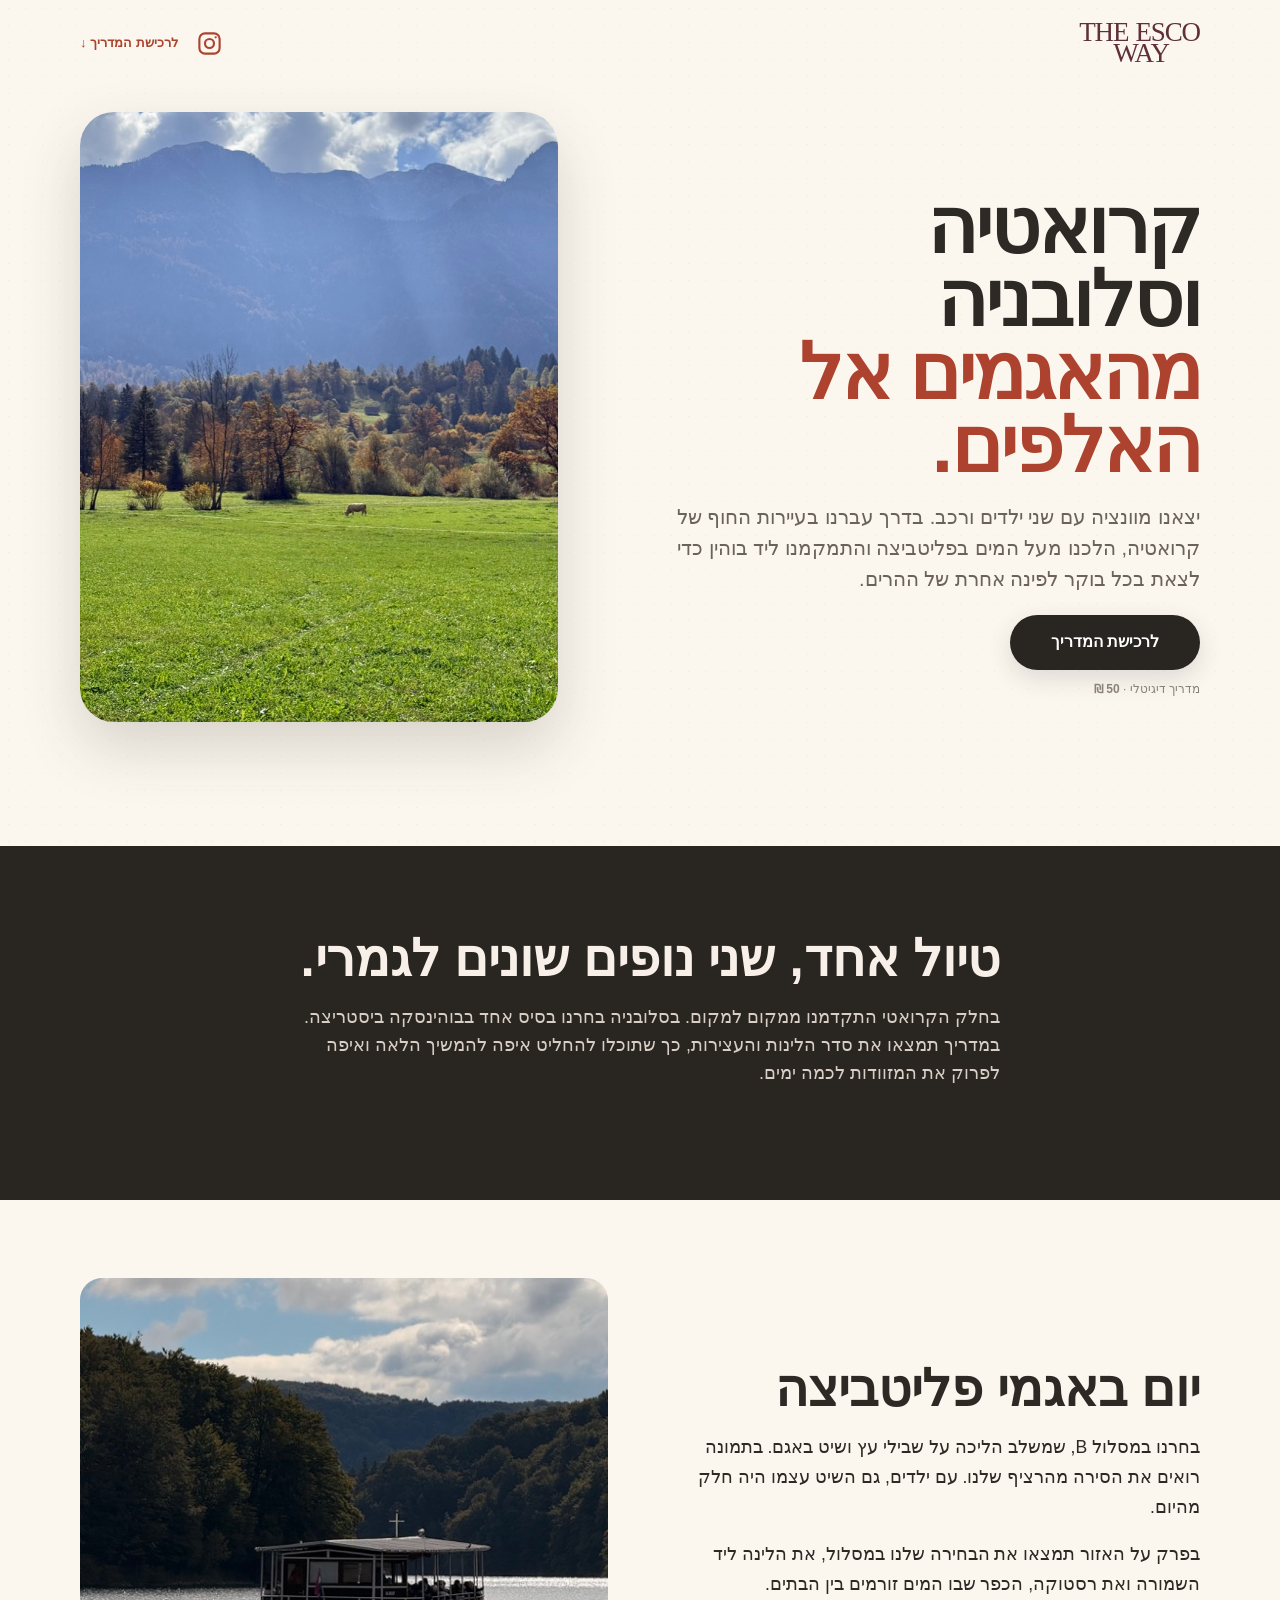
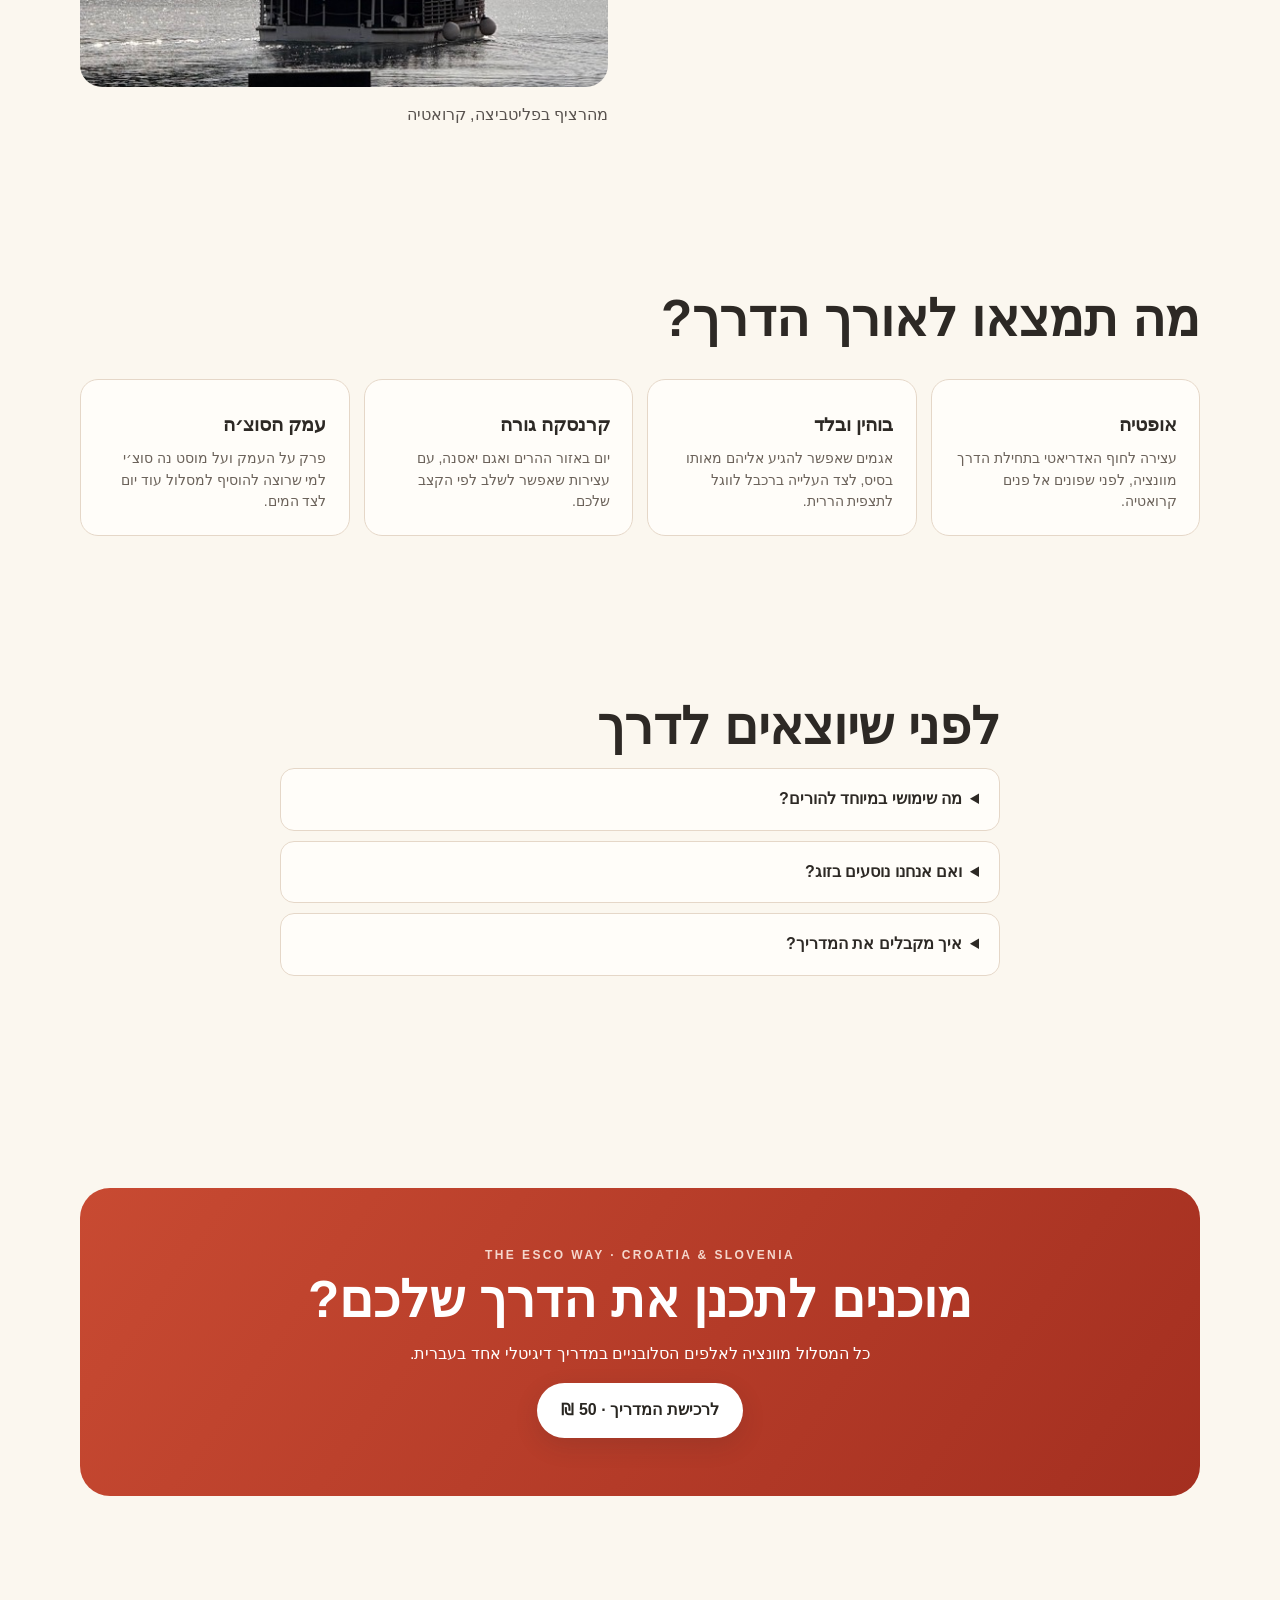
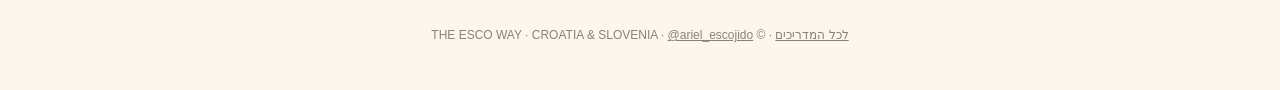
==== commit cf279aea: "Merge c6248ef66b0b05750dfa38f73846bd3bca6a3ab2 into 5703c1163eac0a2e1c5fa7b31931a77647eff8d5" ====
--- a/croatia-slovenia/index.html
+++ b/croatia-slovenia/index.html
@@ -1,9 +1,62 @@
-<!doctype html>
-<html lang="he" dir="rtl" data-page-type="guide" data-guide-id="croatia_slovenia"><head>
-<meta charset="utf-8"><meta name="viewport" content="width=device-width, initial-scale=1">
-<title>מדריך טיול בקרואטיה וסלובניה | The Esco Way</title><meta name="description" content="עשרה לילות מאופטיה לפליטביצה ולאלפים הסלובניים. המסלול המשפחתי שלנו, שלושה בסיסי לינה ועמודים לדוגמה מהמדריך.">
-<link rel="canonical" href="https://arielesc.github.io/the-esco-way/croatia-slovenia/"><meta property="og:type" content="website"><meta property="og:locale" content="he_IL">
-<meta property="og:title" content="מדריך טיול בקרואטיה וסלובניה | The Esco Way"><meta property="og:description" content="עשרה לילות מאופטיה לפליטביצה ולאלפים הסלובניים. המסלול המשפחתי שלנו, שלושה בסיסי לינה ועמודים לדוגמה מהמדריך.">
-<meta property="og:image" content="https://arielesc.github.io/the-esco-way/assets/bohinj.jpg"><meta property="og:url" content="https://arielesc.github.io/the-esco-way/croatia-slovenia/">
-<link rel="stylesheet" href="../assets/pages.css"><script async src="https://www.googletagmanager.com/gtag/js?id=G-51PRRH8Y3M"></script><script defer src="../assets/experience.js"></script>
-</head><body><header class="wrap"><div class="nav"><a href="../guides/" class="brand" aria-label="The Esco Way – לכל המדריכים"><span class="the">THE</span><span class="esco">ESCO</span><span class="way">WAY</span></a><div class="navlinks"><a class="instagram-link" href="https://www.instagram.com/ariel_escojido?stkn=dmM4bjkwaGRwMHF3&utm_source=qr" target="_blank" rel="noopener noreferrer" aria-label="Instagram @ariel_escojido" data-event="instagram_header_click"><svg viewBox="0 0 24 24" fill="none" stroke="currentColor" stroke-width="1.9" stroke-linecap="round" stroke-linejoin="round" aria-hidden="true"><rect x="3" y="3" width="18" height="18" rx="5"></rect><circle cx="12" cy="12" r="4"></circle><circle cx="17.5" cy="6.5" r="1" fill="currentColor" stroke="none"></circle></svg></a><a href="#buy">לרכישת המדריך</a></div></div></header><main><section class="hero wrap"><div><h1>קרואטיה וסלובניה<span>מהחוף אל האלפים.</span></h1><p class="lead">יצאנו מוונציה עם שני ילדים ורכב. בדרך עברנו באופטיה שעל החוף הקרואטי, הלכנו מעל המים בפליטביצה והתמקמנו ליד בוהין כדי לצאת בכל בוקר לפינה אחרת של ההרים.</p><a class="cta" href="#purchase" data-purchase-open data-event="hero_cta_click">לרכישת המדריך</a><div class="micro">מדריך דיגיטלי · <b>50 ₪</b></div></div><figure class="heroimg"><img src="../assets/jasna.webp" alt="אגם יאסנה, ליד קרנסקה גורה" fetchpriority="high"><figcaption>אגם יאסנה, ליד קרנסקה גורה</figcaption></figure></section><aside class="route-note"><div class="wrap"><b>המסלול שלנו</b><span>אוקטובר 2025</span><span>10 לילות</span><span>3 בסיסי לינה</span></div></aside><section class="story"><div class="wrap sectionhead"><h2>טיול אחד, שני נופים שונים לגמרי.</h2><p class="lead">בחלק הקרואטי התקדמנו ממקום למקום. בסלובניה בחרנו בסיס אחד בבוהינסקה ביסטריצה. במדריך תמצאו את סדר הלינות והעצירות, כך שתוכלו להחליט איפה להמשיך הלאה ואיפה לפרוק את המזוודות לכמה ימים.</p></div></section><section><div class="wrap spread"><div class="sectionhead"><h2>יום באגמי פליטביצה</h2><p>בחרנו במסלול B, שמשלב הליכה על שבילי עץ ושיט באגם. בתמונה רואים את הסירה מהרציף שלנו. עם ילדים, גם השיט עצמו היה חלק מהיום.</p><p>בפרק על האזור תמצאו את הבחירה שלנו במסלול, את הלינה ליד השמורה ואת רסטוקה, הכפר שבו המים זורמים בין הבתים.</p></div><figure><img loading="lazy" src="../assets/plitvice.jpg" alt="מהרציף בפליטביצה, קרואטיה"><figcaption>מהרציף בפליטביצה, קרואטיה</figcaption></figure></div></section><section><div class="wrap"><div class="sectionhead"><h2>מה תמצאו לאורך הדרך?</h2></div><figure class="route-photo"><img loading="lazy" src="../assets/rastoke.webp" alt="מים זורמים בין עצים ובתים בכפר רסטוקה"><figcaption>רסטוקה, בדרך לאגמי פליטביצה</figcaption></figure><div class="grid4"><div class="feature"><b>אופטיה</b><p>עצירה לחוף האדריאטי בתחילת הדרך מוונציה, לפני שפונים אל פנים קרואטיה.</p></div><div class="feature"><b>בוהין ובלד</b><p>אגמים שאפשר להגיע אליהם מאותו בסיס, לצד העלייה ברכבל לווגל לתצפית הררית.</p></div><div class="feature"><b>קרנסקה גורה</b><p>יום באזור ההרים ואגם יאסנה, עם עצירות שאפשר לשלב לפי הקצב שלכם.</p></div><div class="feature"><b>עמק הסוצ׳ה</b><p>הרחבה שתכננו למי שיש לו עוד זמן באזור. בפרק אנחנו מפרידים בין המקומות שביקרנו בהם לבין ההצעות להמשך.</p></div></div></div></section><section class="samples"><div class="wrap"><div><h2>הצצה לתוך המדריך</h2><p>פתחו את עמוד המסלול כדי לראות איך חילקנו את הלילות בין אופטיה, פליטביצה ובוהינסקה ביסטריצה. לצדו תמצאו עמוד מצולם מהיום שלנו באגמים.</p><p>לצד המסלול תמצאו גם את מקומות הלינה שלנו ואת פירוט ההוצאות מהטיול.</p><a href="#purchase" class="cta" data-location="middle" data-purchase-open>לרכישת המדריך · 50 ₪</a></div><div class="sample-pages"><figure><a href="../assets/preview-23.webp" target="_blank" rel="noopener"><img loading="lazy" src="../assets/preview-23.webp" alt="הגדלת העמוד לדוגמה על פליטביצה"></a><figcaption>מתוך פרק פליטביצה</figcaption></figure><figure><a href="../assets/preview-6.webp" target="_blank" rel="noopener"><img loading="lazy" src="../assets/preview-6.webp" alt="הגדלת עמוד המסלול ושלושת בסיסי הלינה"></a><figcaption>המסלול ושלושת בסיסי הלינה</figcaption></figure></div></div></section><section class="faq"><div class="wrap sectionhead"><h2>לפני שיוצאים לדרך</h2><details><summary>מה שימושי במיוחד להורים?</summary><p>הבחירות שלנו לגבי לינה, חלוקת הנסיעות וימי הטבע התבססו על טיול עם שני ילדים קטנים. אפשר לקחת יום אחד כמו שהוא או לבחור מתוכו עצירה אחת.</p></details><details><summary>ואם אנחנו נוסעים בזוג?</summary><p>אותם אגמים, כפרים ובסיסי לינה מתאימים גם לטיול עצמאי בזוג. תוכלו להתעכב בהרים או לחבר כמה עצירות ביום.</p></details><details><summary>איך מקבלים את המדריך?</summary><p>משאירים פרטים בחלון ההזמנה. נחזור אליכם להשלמת תשלום של 50 ₪ ונשלח קישור להורדת ה־PDF.</p></details></div></section><section class="final" id="buy"><div class="wrap"><div class="box"><div class="eyebrow" style="color:#f5d7cd">THE ESCO WAY · CROATIA &amp; SLOVENIA</div><h2>מוכנים לתכנן את הדרך שלכם?</h2><p>כל המסלול מוונציה לאלפים הסלובניים במדריך דיגיטלי אחד בעברית.</p><a class="cta" href="#purchase" data-purchase-open data-event="purchase_cta_click">לרכישת המדריך · 50 ₪</a></div></div></section></main><footer class="wrap"><a href="../guides/">לכל המדריכים</a> · © THE ESCO WAY · CROATIA &amp; SLOVENIA · <a href="https://www.instagram.com/ariel_escojido?stkn=dmM4bjkwaGRwMHF3&utm_source=qr" target="_blank" rel="noopener noreferrer">@ariel_escojido</a></footer><div class="purchase-modal" id="purchaseModal" aria-hidden="true"><div class="purchase-backdrop" data-purchase-close></div><div class="purchase-dialog" role="dialog" aria-modal="true" aria-labelledby="purchaseTitle"><button class="purchase-close" type="button" aria-label="סגירה" data-purchase-close>×</button><div class="eyebrow">THE ESCO WAY · CROATIA &amp; SLOVENIA</div><h3 id="purchaseTitle">רוצים לרכוש את המדריך?</h3><p class="purchase-intro">השאירו פרטים ונחזור אליכם להשלמת התשלום וקבלת המדריך.</p><div class="purchase-price">50 ₪</div><form class="purchase-form" id="purchaseForm" action="https://formspree.io/f/maeqepkl" method="POST"><input type="hidden" name="subject" value="רכישה חדשה - THE ESCO WAY CROATIA &amp; SLOVENIA"><input type="hidden" name="product" value="THE ESCO WAY - CROATIA &amp; SLOVENIA"><input type="hidden" name="price" value="50 ILS"><div class="purchase-field"><label for="purchaseName">שם מלא</label><input id="purchaseName" name="name" autocomplete="name" required></div><div class="purchase-field"><label for="purchasePhone">טלפון</label><input id="purchasePhone" name="phone" type="tel" inputmode="tel" autocomplete="tel" required></div><div class="purchase-field"><label for="purchaseEmail">אימייל</label><input id="purchaseEmail" name="email" type="email" autocomplete="email" required></div><button class="purchase-submit" type="submit">שליחת פרטים לרכישה</button><p class="purchase-note">לא מתבצע חיוב באתר. לאחר קבלת הפרטים ניצור איתכם קשר להשלמת התשלום.</p></form><div class="purchase-status" id="purchaseStatus"><strong>תודה! הפרטים התקבלו 🙌</strong><p>ניצור איתכם קשר בהקדם להשלמת התשלום וקבלת המדריך.</p></div></div></div></body></html>
+<!doctype html><html lang="he" dir="rtl"><head><meta charset="utf-8"><meta name="viewport" content="width=device-width,initial-scale=1"><title>קרואטיה וסלובניה | The Esco Way</title><script async src="https://www.googletagmanager.com/gtag/js?id=G-51PRRH8Y3M"></script>
+<script>
+  window.dataLayer = window.dataLayer || [];
+  function gtag(){dataLayer.push(arguments);}
+  gtag('js', new Date());
+  gtag('config', 'G-51PRRH8Y3M', {guide_id:'croatia-slovenia'});
+</script>
+<style>
+:root{--ink:#2d2925;--muted:#6b625a;--paper:#fbf7ef;--card:#fffdf9;--line:#e5d7c8;--brick:#ad432f;--brick2:#c84a32;--green:#e9f6f1;--yellow:#fff5d9;--blue:#eef4ff;--dark:#292621}*{box-sizing:border-box}html{scroll-behavior:smooth}body{margin:0;font-family:Arial,'Noto Sans Hebrew',sans-serif;background:var(--paper);color:var(--ink);line-height:1.55}body:before{content:'';position:fixed;inset:0;pointer-events:none;opacity:.28;background-image:radial-gradient(circle,#dfc7b7 .7px,transparent .8px);background-size:17px 17px;z-index:-1}a{color:inherit}.wrap{width:min(1120px,calc(100% - 36px));margin:auto}.nav{display:flex;justify-content:space-between;align-items:center;padding:22px 0;font-size:13px}.brand{display:grid;grid-template-columns:auto auto;grid-template-rows:auto auto;column-gap:7px;direction:ltr;width:max-content;color:#5f3038;font-family:Georgia,'Times New Roman',serif;white-space:nowrap;line-height:.78;letter-spacing:-1.1px}.brand .the{grid-column:1;grid-row:1;font:inherit;font-size:27px;font-weight:400;letter-spacing:-1.1px}.brand .esco{grid-column:2;grid-row:1;font:inherit;font-size:27px;font-weight:400;letter-spacing:-1.1px}.brand .way{grid-column:1/3;grid-row:2;font:inherit;font-size:27px;font-weight:400;font-style:normal;letter-spacing:-1.1px;padding-left:34px}.brand:after{display:none}.nav a{text-decoration:none;color:var(--brick);font-weight:700}.navlinks{display:flex;align-items:center;gap:18px}.instagram-link{display:inline-flex;align-items:center;justify-content:center}.instagram-link svg{width:27px;height:27px;display:block}.hero{display:grid;grid-template-columns:1.03fr .97fr;gap:56px;align-items:center;padding:42px 0 84px}.eyebrow{font-size:12px;letter-spacing:2.4px;color:var(--brick);font-weight:800}h1{font-size:clamp(46px,6vw,84px);line-height:.95;margin:14px 0 20px;letter-spacing:-2px}h1 span{display:block;color:var(--brick)}.lead{font-size:20px;color:var(--muted);max-width:610px}.proofline{display:flex;gap:12px;flex-wrap:wrap;margin:26px 0}.pill{border:1px solid var(--line);background:rgba(255,253,249,.8);padding:8px 13px;border-radius:999px;font-size:13px}.cta{display:inline-flex;align-items:center;justify-content:center;background:var(--dark);color:white;text-decoration:none;padding:15px 24px;border-radius:999px;font-weight:800;min-width:190px;box-shadow:0 8px 24px rgba(41,38,33,.14)}.micro{font-size:12px;color:#8b8178;margin-top:10px}.heroimg{position:relative;min-height:570px}.heroimg img{width:82%;height:520px;object-fit:cover;border-radius:28px;display:block;margin-right:auto;box-shadow:0 25px 60px rgba(58,42,32,.18)}.guidecard{position:absolute;right:0;bottom:8px;width:52%;background:var(--card);border:1px solid var(--line);padding:20px;border-radius:18px;box-shadow:0 16px 40px rgba(58,42,32,.14);transform:rotate(2deg)}.guidecard b{display:block;color:var(--brick);font-size:22px}section{padding:78px 0}.sectionhead{max-width:720px;margin-bottom:34px}h2{font-size:clamp(32px,4vw,54px);line-height:1.05;margin:8px 0 14px}.sub{color:var(--muted);font-size:18px}.problem{background:var(--dark);color:#f7efe8}.problem .sub{color:#d8cec6}.tabs{display:flex;gap:10px;flex-wrap:wrap;margin-top:26px}.tab{padding:12px 15px;border-radius:12px;background:rgba(255,255,255,.06);border:1px solid rgba(255,255,255,.09)}.tab b{color:#fff;display:inline-block;margin-left:3px}.grid4{display:grid;grid-template-columns:repeat(4,1fr);gap:14px}.feature{background:var(--card);border:1px solid var(--line);border-radius:18px;padding:22px;min-height:155px}.feature i{font-style:normal;color:var(--brick);font-size:13px;font-weight:800}.feature b{display:block;font-size:19px;margin:8px 0}.feature p{margin:0;color:var(--muted);font-size:14px}.route{display:grid;grid-template-columns:repeat(11,1fr);gap:8px;direction:ltr;align-items:center;margin-top:35px}.stop{direction:rtl;text-align:center;font-size:12px;color:var(--muted)}.dot{width:13px;height:13px;background:var(--brick);border:3px solid #f1d6ca;border-radius:50%;margin:0 auto 9px}.route:before{content:'';height:2px;background:#dcc4b6;grid-column:1/-1;grid-row:1;align-self:start;margin-top:6px}.stop{grid-row:1;z-index:1}.preview{background:#f3eadf}.pages{display:grid;grid-template-columns:1.15fr .85fr .85fr;gap:18px;align-items:center;direction:ltr}.pageMock{direction:rtl;background:var(--card);border:1px solid var(--line);border-radius:20px;overflow:hidden;box-shadow:0 18px 38px rgba(65,44,31,.12)}.pageMock img{width:100%;height:260px;object-fit:cover;display:block}.pageMock .pc{padding:18px}.pageMock b{font-size:20px}.pageMock p{font-size:13px;color:var(--muted);margin:7px 0 0}.real{display:grid;grid-template-columns:1fr 1fr;gap:46px;align-items:center}.real img{width:100%;height:auto;aspect-ratio:4/5;object-fit:cover;object-position:center center;border-radius:26px}.quote{background:var(--card);border-right:5px solid var(--brick);padding:22px;border-radius:14px;color:var(--brick);font-size:20px;margin:24px 0}.familybox{background:var(--green);border:1px solid #c8e2d8;border-radius:22px;padding:30px}.faq details{background:var(--card);border:1px solid var(--line);border-radius:14px;padding:18px 20px;margin:10px 0}.faq summary{font-weight:800;cursor:pointer}.faq p{color:var(--muted);margin-bottom:0}.final{text-align:center;padding:100px 0}.final .box{background:linear-gradient(125deg,var(--brick2),#a42f20);color:white;border-radius:30px;padding:58px 24px}.final h2{margin-inline:auto;max-width:700px}.final .cta{background:white;color:var(--dark)}footer{padding:30px 0 45px;color:#8b8178;font-size:12px;text-align:center}@media(max-width:800px){.wrap{width:min(100% - 28px,620px)}.nav{padding:17px 0}.hero{grid-template-columns:1fr;gap:34px;padding:30px 0 58px}h1{font-size:54px}.lead{font-size:18px}.heroimg{min-height:430px}.heroimg img{width:88%;height:390px;border-radius:22px}.guidecard{width:61%;padding:16px}section{padding:58px 0}.grid4{grid-template-columns:1fr 1fr}.route{grid-template-columns:1fr 1fr;direction:rtl}.route:before{display:none}.stop{grid-row:auto;text-align:right;display:flex;align-items:center;gap:10px;background:var(--card);border:1px solid var(--line);padding:10px;border-radius:12px}.dot{margin:0;flex:0 0 auto}.pages{display:flex;overflow-x:auto;scroll-snap-type:x mandatory;padding-bottom:10px}.pageMock{min-width:82%;scroll-snap-align:center}.real{grid-template-columns:1fr;gap:28px}.real img{height:auto;aspect-ratio:4/5}.final{padding:60px 0}.final .box{padding:42px 20px;border-radius:22px}}@media(max-width:480px){h1{font-size:47px}.grid4{grid-template-columns:1fr}.proofline{gap:8px}.pill{font-size:12px}.cta{width:100%}}
+
+/* V2 — photography-led editorial layer */
+.hero{padding-top:26px;gap:48px}.heroimg{min-height:650px}.heroimg img{width:92%;height:610px;border-radius:34px;object-position:center 52%}.guidecard{bottom:18px}
+.photo-break{padding:0;background:var(--paper);overflow:hidden}.photo-strip{width:min(1320px,calc(100% - 24px));margin:0 auto;display:grid;grid-template-columns:1.15fr .78fr .95fr 1.12fr;gap:10px;height:430px}.photo-strip figure,.editorial-grid figure,.family-cinema figure{margin:0;overflow:hidden;position:relative}.photo-strip img,.editorial-grid img,.family-cinema img{width:100%;height:100%;object-fit:cover;display:block;transition:transform .5s ease}.photo-strip figure:nth-child(2){margin-top:42px;height:330px}.photo-strip figure:nth-child(3){height:370px}.photo-strip figure:nth-child(4){margin-top:22px;height:390px}.photo-strip figure{border-radius:20px}.photo-strip figure:hover img,.editorial-grid figure:hover img{transform:scale(1.018)}
+.editorial{padding:32px 0 92px}.editorial-head{display:flex;justify-content:space-between;align-items:end;gap:30px;margin-bottom:26px}.editorial-head h2{max-width:660px;margin-bottom:0}.editorial-note{max-width:330px;color:var(--muted);font-size:14px}.editorial-grid{display:grid;grid-template-columns:1.1fr .9fr .9fr;grid-template-rows:310px 430px;gap:12px}.editorial-grid figure{border-radius:22px}.editorial-grid .big{grid-row:1/3}.editorial-grid .wide{grid-column:2/4}.editorial-grid .portrait img{object-position:center 62%}.caption{position:absolute;right:14px;bottom:12px;background:rgba(255,253,249,.9);backdrop-filter:blur(8px);padding:7px 11px;border-radius:999px;font-size:11px;font-weight:700;color:var(--ink)}
+.family-cinema{padding:0 0 80px}.family-cinema .frame{height:620px;border-radius:30px;overflow:hidden;position:relative}.family-cinema img{object-position:center 48%}.family-cinema .overlay{position:absolute;inset:0;background:linear-gradient(90deg,rgba(22,20,18,.04),rgba(22,20,18,.08) 45%,rgba(22,20,18,.76));display:flex;align-items:center;justify-content:flex-start;padding:60px}.family-cinema .copy{max-width:470px;color:white;margin-left:auto;text-align:right}.family-cinema .copy .eyebrow{color:#f4c9ba}.family-cinema .copy h2{font-size:54px;margin:10px 0 14px}.family-cinema .copy p{font-size:18px;color:#f5eee9}
+.mini-gallery{display:grid;grid-template-columns:repeat(4,1fr);gap:12px;margin-top:28px}.mini-gallery img{width:100%;height:260px;object-fit:cover;border-radius:18px}.mini-gallery img:nth-child(2){object-position:center 35%}
+@media(max-width:800px){.hero{padding-top:18px}.heroimg{min-height:520px}.heroimg img{width:100%;height:500px;border-radius:24px;object-position:center 58%}.guidecard{width:66%;bottom:-8px}.photo-strip{width:calc(100% - 16px);grid-template-columns:1.2fr .8fr;height:520px;gap:8px}.photo-strip figure{height:250px!important;margin:0!important;border-radius:14px}.photo-strip figure:nth-child(2),.photo-strip figure:nth-child(4){transform:translateY(34px)}.editorial{padding:18px 0 58px}.editorial-head{display:block}.editorial-note{margin-top:12px}.editorial-grid{grid-template-columns:1fr 1fr;grid-template-rows:330px 360px 360px}.editorial-grid .big{grid-column:1/3;grid-row:auto}.editorial-grid .wide{grid-column:1/3}.family-cinema{padding-bottom:58px}.family-cinema .frame{height:570px;border-radius:22px}.family-cinema .overlay{background:linear-gradient(0deg,rgba(22,20,18,.78),rgba(22,20,18,.02) 65%);align-items:flex-end;padding:26px}.family-cinema .copy{margin:0}.family-cinema .copy h2{font-size:38px}.mini-gallery{grid-template-columns:1fr 1fr;overflow:hidden}.mini-gallery img{height:220px}.mini-gallery img:nth-child(3){grid-column:1/3;height:260px}}
+
+/* Route redesign — editorial RTL journey cards */
+.route.route-cards{position:relative;display:grid;grid-template-columns:repeat(6,minmax(0,1fr));gap:14px;direction:rtl;align-items:stretch;margin-top:40px;padding:18px 0 0}
+.route.route-cards:before{content:'';display:block;position:absolute;top:0;right:0;left:0;height:1px;background:linear-gradient(90deg,transparent,#d8b9a9 8%,#d8b9a9 92%,transparent)}
+.route.route-cards .stop{position:relative;overflow:hidden;grid-row:auto;direction:rtl;text-align:right;min-height:116px;padding:18px 18px 17px;background:rgba(255,253,249,.9);border:1px solid var(--line);border-radius:18px;color:var(--ink);display:flex;flex-direction:column;justify-content:flex-end;align-items:flex-start;gap:3px;box-shadow:0 8px 22px rgba(65,44,31,.05);transition:transform .2s ease,box-shadow .2s ease,border-color .2s ease}
+.route.route-cards .stop:nth-child(3n+2){background:#f8eee5}.route.route-cards .stop:nth-child(3n){background:#f4f0e8}
+.route.route-cards .stop:hover{transform:translateY(-3px);box-shadow:0 14px 30px rgba(65,44,31,.10);border-color:#d5ad9a}
+.route.route-cards .stop:before{content:'';position:absolute;top:0;right:0;width:100%;height:5px;background:var(--brick)}
+.route.route-cards .route-num{position:absolute;top:15px;left:15px;font-family:Georgia,'Times New Roman',serif;font-size:30px;line-height:1;color:rgba(173,67,47,.16);font-weight:700;letter-spacing:-1px}
+.route.route-cards .route-name{position:relative;z-index:1;font-size:20px;line-height:1.1;font-weight:800;white-space:nowrap}
+.route.route-cards .route-en{position:relative;z-index:1;direction:ltr;font-family:Georgia,'Times New Roman',serif;font-size:11px;line-height:1.1;color:var(--brick);letter-spacing:1.25px;text-transform:uppercase}
+.route.route-cards .stop:after{content:'';position:absolute;right:18px;top:20px;width:8px;height:8px;border-radius:50%;background:var(--brick);box-shadow:0 0 0 5px #f2ddd3}
+@media(max-width:800px){.route.route-cards{grid-template-columns:repeat(2,minmax(0,1fr));gap:10px;margin-top:30px;padding-top:14px}.route.route-cards .stop{min-height:102px;padding:15px;border-radius:15px}.route.route-cards .route-name{font-size:17px}.route.route-cards .route-num{font-size:26px;top:13px;left:13px}.route.route-cards .stop:after{right:15px;top:17px}}
+@media(max-width:420px){.route.route-cards{grid-template-columns:1fr 1fr}.route.route-cards .route-name{font-size:16px}.route.route-cards .route-en{font-size:9px;letter-spacing:.9px}}
+
+/* Preview gallery — real trip photos rather than destination content cards */
+.pages:has(.preview-photo){align-items:stretch}
+.pageMock.preview-photo{position:relative;overflow:hidden;height:520px;min-height:0;background:#ddd;border-radius:22px}
+.pageMock.preview-photo img{width:100%;height:100%;min-height:0;object-fit:cover;display:block}
+.pageMock.preview-photo .preview-caption{position:absolute;right:14px;bottom:14px;left:auto;background:rgba(255,253,249,.92);backdrop-filter:blur(8px);-webkit-backdrop-filter:blur(8px);padding:9px 13px;border-radius:999px;font-size:13px;font-weight:700;color:var(--ink);box-shadow:0 5px 18px rgba(35,30,26,.12);direction:rtl}
+@media(max-width:800px){.pageMock.preview-photo{height:390px}.pageMock.preview-photo img{height:100%;min-height:0}.pageMock.preview-photo .preview-caption{font-size:12px;right:10px;bottom:10px;padding:8px 11px}}
+
+/* Keep the two vertical Tokyo moments readable without aggressive cropping */
+.editorial-grid figure.show-full{background:#eee8df}
+.editorial-grid figure.show-full img{object-fit:cover;object-position:center center;transform:none}
+.editorial-grid figure.show-full:hover img{transform:none}
+
+/* Family cinema: preserve the portrait photo instead of aggressively cropping it */
+.family-cinema .family-photo{position:absolute;inset:0;background:#20251f}
+.family-cinema .family-photo-bg{position:absolute;inset:-22px;width:calc(100% + 44px);height:calc(100% + 44px);object-fit:cover;object-position:center 62%;filter:blur(20px) brightness(.72);transform:scale(1.06)}
+.family-cinema .family-photo-main{position:absolute;inset:0;width:100%;height:100%;object-fit:contain;object-position:left center;z-index:1}
+.family-cinema .overlay{z-index:2;background:linear-gradient(90deg,rgba(22,20,18,.02) 0%,rgba(22,20,18,.12) 42%,rgba(22,20,18,.82) 72%,rgba(22,20,18,.88) 100%)}
+@media(max-width:800px){.family-cinema .family-photo-main{object-position:center top}.family-cinema .family-photo-bg{object-position:center 60%}.family-cinema .overlay{background:linear-gradient(0deg,rgba(22,20,18,.84),rgba(22,20,18,.06) 66%)}}
+
+/* Family cinema — deer family photo: show the full frame without zoom */
+.family-cinema .family-photo-bg{display:block;object-fit:cover;object-position:center center;filter:blur(18px) brightness(.62);transform:scale(1.05)}
+.family-cinema .family-photo-main{object-fit:contain;object-position:left center;transform:none}
+@media(max-width:800px){.family-cinema .family-photo-main{object-fit:contain;object-position:center center}}
+
+/* Purchase lead modal */
+.purchase-modal{position:fixed;inset:0;z-index:9999;display:none;align-items:center;justify-content:center;padding:22px;direction:rtl}.purchase-modal.open{display:flex}.purchase-backdrop{position:absolute;inset:0;background:rgba(35,30,26,.62);backdrop-filter:blur(6px)}.purchase-dialog{position:relative;width:min(520px,100%);background:var(--card);border:1px solid var(--line);border-radius:26px;padding:30px;box-shadow:0 30px 90px rgba(35,30,26,.28);z-index:1}.purchase-close{position:absolute;top:14px;left:14px;border:0;background:#f3eadf;width:38px;height:38px;border-radius:50%;font-size:24px;line-height:1;cursor:pointer;color:var(--ink)}.purchase-dialog h3{font-size:32px;line-height:1.08;margin:8px 0 8px}.purchase-dialog .purchase-intro{color:var(--muted);margin:0 0 22px}.purchase-price{display:inline-flex;gap:8px;align-items:center;background:#f8eee5;color:var(--brick);font-weight:800;border-radius:999px;padding:8px 12px;margin-bottom:18px}.purchase-form{display:grid;gap:14px}.purchase-field{display:grid;gap:6px;text-align:right}.purchase-field label{font-size:13px;font-weight:800}.purchase-field input{width:100%;border:1px solid var(--line);background:white;border-radius:12px;padding:13px 14px;font:inherit;color:var(--ink);outline:none}.purchase-field input:focus{border-color:#c98570;box-shadow:0 0 0 3px rgba(173,67,47,.09)}.purchase-submit{border:0;background:var(--dark);color:#fff;border-radius:999px;padding:15px 20px;font:inherit;font-weight:800;cursor:pointer;margin-top:4px}.purchase-note{font-size:12px;color:#8b8178;margin:2px 0 0;text-align:center}.purchase-status{display:none;text-align:center;padding:16px 4px 4px}.purchase-status.show{display:block}.purchase-status strong{display:block;font-size:24px;margin-bottom:8px}.purchase-status p{color:var(--muted);margin:0}.purchase-form.hidden{display:none}@media(max-width:600px){.purchase-modal{align-items:flex-end;padding:10px}.purchase-dialog{border-radius:24px 24px 16px 16px;padding:26px 20px 22px}.purchase-dialog h3{font-size:28px}}
+
+.spread,.books{display:grid;grid-template-columns:1fr 1fr;gap:clamp(24px,5vw,70px);align-items:center}.spread figure,.books figure{margin:0}.spread img,.books img{width:100%;height:clamp(240px,32vw,415px);object-fit:cover;border-radius:22px}.books article{align-self:stretch}.books h3{font-size:2rem;margin:12px 0}.books p,.spread p{font-size:1.1rem;line-height:1.7}.books a:focus-visible,.cta:focus-visible{outline:3px solid #17548c;outline-offset:3px}figcaption{margin-top:8px;color:#58524e}@media(max-width:760px){.spread,.books{grid-template-columns:1fr}.spread img,.books img{height:235px}}</style></head><body><header class="wrap"><div class="nav"><div class="brand" aria-label="THE ESCO WAY"><span class="the">THE</span><span class="esco">ESCO</span><span class="way">WAY</span></div><div class="navlinks"><a class="instagram-link" href="https://www.instagram.com/ariel_escojido?stkn=dmM4bjkwaGRwMHF3&utm_source=qr" target="_blank" rel="noopener noreferrer" aria-label="Instagram @ariel_escojido" data-event="instagram_header_click"><svg viewBox="0 0 24 24" fill="none" stroke="currentColor" stroke-width="1.9" stroke-linecap="round" stroke-linejoin="round" aria-hidden="true"><rect x="3" y="3" width="18" height="18" rx="5"></rect><circle cx="12" cy="12" r="4"></circle><circle cx="17.5" cy="6.5" r="1" fill="currentColor" stroke="none"></circle></svg></a><a href="#buy">לרכישת המדריך ↓</a></div></div></header><main><section class="hero wrap"><div><h1>קרואטיה וסלובניה<span>מהאגמים אל האלפים.</span></h1><p class="lead">יצאנו מוונציה עם שני ילדים ורכב. בדרך עברנו בעיירות החוף של קרואטיה, הלכנו מעל המים בפליטביצה והתמקמנו ליד בוהין כדי לצאת בכל בוקר לפינה אחרת של ההרים.</p><a class="cta" href="#purchase" data-purchase-open data-event="hero_cta_click">לרכישת המדריך</a><div class="micro">מדריך דיגיטלי · <b>50 ₪</b></div></div><div class="heroimg"><img src="../assets/bohinj.jpg" alt="קרני שמש מעל האחו בבוהין"></div></section><section class="problem"><div class="wrap sectionhead"><h2>טיול אחד, שני נופים שונים לגמרי.</h2><p class="sub">בחלק הקרואטי התקדמנו ממקום למקום. בסלובניה בחרנו בסיס אחד בבוהינסקה ביסטריצה. במדריך תמצאו את סדר הלינות והעצירות, כך שתוכלו להחליט איפה להמשיך הלאה ואיפה לפרוק את המזוודות לכמה ימים.</p></div></section><section><div class="wrap spread"><div class="sectionhead"><h2>יום באגמי פליטביצה</h2><p>בחרנו במסלול B, שמשלב הליכה על שבילי עץ ושיט באגם. בתמונה רואים את הסירה מהרציף שלנו. עם ילדים, גם השיט עצמו היה חלק מהיום.</p><p>בפרק על האזור תמצאו את הבחירה שלנו במסלול, את הלינה ליד השמורה ואת רסטוקה, הכפר שבו המים זורמים בין הבתים.</p></div><figure><img loading="lazy" src="../assets/plitvice.jpg" alt="מהרציף בפליטביצה, קרואטיה"><figcaption>מהרציף בפליטביצה, קרואטיה</figcaption></figure></div></section><section><div class="wrap"><div class="sectionhead"><h2>מה תמצאו לאורך הדרך?</h2></div><div class="grid4"><div class="feature"><b>אופטיה</b><p>עצירה לחוף האדריאטי בתחילת הדרך מוונציה, לפני שפונים אל פנים קרואטיה.</p></div><div class="feature"><b>בוהין ובלד</b><p>אגמים שאפשר להגיע אליהם מאותו בסיס, לצד העלייה ברכבל לווגל לתצפית הררית.</p></div><div class="feature"><b>קרנסקה גורה</b><p>יום באזור ההרים ואגם יאסנה, עם עצירות שאפשר לשלב לפי הקצב שלכם.</p></div><div class="feature"><b>עמק הסוצ׳ה</b><p>פרק על העמק ועל מוסט נה סוצ׳י למי שרוצה להוסיף למסלול עוד יום לצד המים.</p></div></div></div></section><section class="faq"><div class="wrap sectionhead"><h2>לפני שיוצאים לדרך</h2><details><summary>מה שימושי במיוחד להורים?</summary><p>הבחירות שלנו לגבי לינה, חלוקת הנסיעות וימי הטבע התבססו על טיול עם שני ילדים קטנים. אפשר לקחת יום אחד כמו שהוא או לבחור מתוכו עצירה אחת.</p></details><details><summary>ואם אנחנו נוסעים בזוג?</summary><p>אותם אגמים, כפרים ובסיסי לינה מתאימים גם לטיול עצמאי בזוג. תוכלו להתעכב בהרים או לחבר כמה עצירות ביום.</p></details><details><summary>איך מקבלים את המדריך?</summary><p>משאירים פרטים בחלון ההזמנה. נחזור אליכם להשלמת תשלום של 50 ₪ ונשלח קישור להורדת ה־PDF.</p></details></div></section><section class="final" id="buy"><div class="wrap"><div class="box"><div class="eyebrow" style="color:#f5d7cd">THE ESCO WAY · CROATIA &amp; SLOVENIA</div><h2>מוכנים לתכנן את הדרך שלכם?</h2><p>כל המסלול מוונציה לאלפים הסלובניים במדריך דיגיטלי אחד בעברית.</p><a class="cta" href="#purchase" data-purchase-open data-event="purchase_cta_click">לרכישת המדריך · 50 ₪</a></div></div></section></main><footer class="wrap"><a href="../guides/">לכל המדריכים</a> · © THE ESCO WAY · CROATIA &amp; SLOVENIA · <a href="https://www.instagram.com/ariel_escojido?stkn=dmM4bjkwaGRwMHF3&utm_source=qr" target="_blank" rel="noopener noreferrer">@ariel_escojido</a></footer><div class="purchase-modal" id="purchaseModal" aria-hidden="true"><div class="purchase-backdrop" data-purchase-close></div><div class="purchase-dialog" role="dialog" aria-modal="true" aria-labelledby="purchaseTitle"><button class="purchase-close" type="button" aria-label="סגירה" data-purchase-close>×</button><div class="eyebrow">THE ESCO WAY · CROATIA &amp; SLOVENIA</div><h3 id="purchaseTitle">רוצים לרכוש את המדריך?</h3><p class="purchase-intro">השאירו פרטים ונחזור אליכם להשלמת התשלום וקבלת המדריך.</p><div class="purchase-price">50 ₪</div><form class="purchase-form" id="purchaseForm" action="https://formspree.io/f/maeqepkl" method="POST"><input type="hidden" name="subject" value="רכישה חדשה - THE ESCO WAY CROATIA &amp; SLOVENIA"><input type="hidden" name="product" value="THE ESCO WAY - CROATIA &amp; SLOVENIA"><input type="hidden" name="price" value="50 ILS"><div class="purchase-field"><label for="purchaseName">שם מלא</label><input id="purchaseName" name="name" autocomplete="name" required></div><div class="purchase-field"><label for="purchasePhone">טלפון</label><input id="purchasePhone" name="phone" type="tel" inputmode="tel" autocomplete="tel" required></div><div class="purchase-field"><label for="purchaseEmail">אימייל</label><input id="purchaseEmail" name="email" type="email" autocomplete="email" required></div><button class="purchase-submit" type="submit">שליחת פרטים לרכישה</button><p class="purchase-note">לא מתבצע חיוב באתר. לאחר קבלת הפרטים ניצור איתכם קשר להשלמת התשלום.</p></form><div class="purchase-status" id="purchaseStatus"><strong>תודה! הפרטים התקבלו 🙌</strong><p>ניצור איתכם קשר בהקדם להשלמת התשלום וקבלת המדריך.</p></div></div></div><script>document.querySelectorAll('[data-event]').forEach(el=>el.addEventListener('click',()=>{window.dataLayer=window.dataLayer||[];window.dataLayer.push({event:el.dataset.event});if(el.hasAttribute('data-purchase-open'))gtag('event','purchase_click',{button_location:el.dataset.event==='hero_cta_click'?'hero':'bottom'})}));document.querySelectorAll('details').forEach(el=>el.addEventListener('toggle',()=>{if(el.open){window.dataLayer=window.dataLayer||[];window.dataLayer.push({event:'faq_open',question:el.querySelector('summary').innerText})}}));</script><script>
+(()=>{const modal=document.getElementById('purchaseModal'),form=document.getElementById('purchaseForm'),status=document.getElementById('purchaseStatus');const open=()=>{modal.classList.add('open');modal.setAttribute('aria-hidden','false');document.body.style.overflow='hidden';setTimeout(()=>document.getElementById('purchaseName').focus(),50)};const close=()=>{modal.classList.remove('open');modal.setAttribute('aria-hidden','true');document.body.style.overflow=''};document.querySelectorAll('[data-purchase-open]').forEach(a=>a.addEventListener('click',e=>{e.preventDefault();open()}));document.querySelectorAll('[data-purchase-close]').forEach(x=>x.addEventListener('click',close));document.addEventListener('keydown',e=>{if(e.key==='Escape')close()});form.addEventListener('submit',async e=>{e.preventDefault();if(form.action.includes('FORM_ID')){alert('טופס הרכישה מוכן. נשאר לחבר את מזהה Formspree כדי שהפרטים יישלחו למייל.');return}const btn=form.querySelector('button[type=submit]');btn.disabled=true;btn.textContent='שולח...';try{const res=await fetch(form.action,{method:'POST',body:new FormData(form),headers:{Accept:'application/json'}});if(!res.ok)throw new Error();form.classList.add('hidden');status.classList.add('show');window.dataLayer=window.dataLayer||[];window.dataLayer.push({event:'purchase_lead_submitted'});gtag('event','purchase_lead_submitted');}catch(err){alert('לא הצלחנו לשלוח כרגע. נסו שוב בעוד רגע.');btn.disabled=false;btn.textContent='שליחת פרטים לרכישה';}});})();
+</script></body></html>
